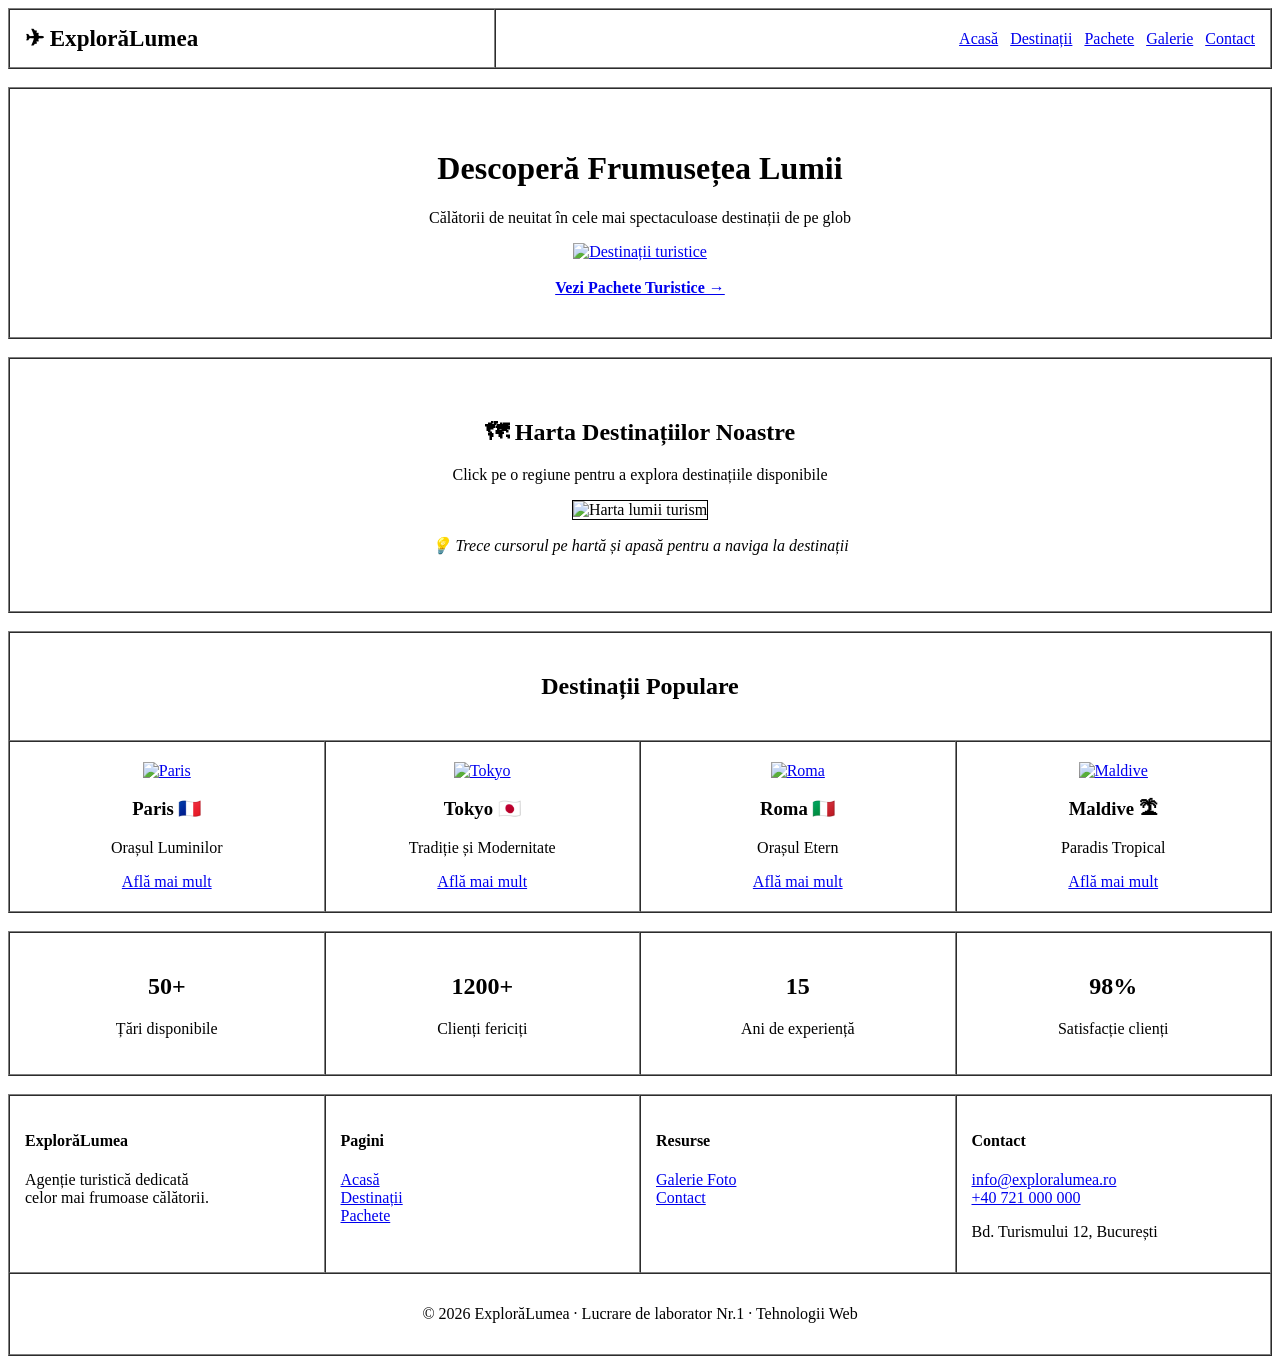
==== index.html @ a7e3dc66 "Add files via upload" ====
<!DOCTYPE html>
<html lang="ro">
<head>
  <meta charset="UTF-8">
  <meta name="viewport" content="width=device-width, initial-scale=1.0">
  <title>Explorează Lumea – Agenție Turistică</title>
</head>
<body>

<!-- HEADER -->
<table width="100%" border="1" cellpadding="15" cellspacing="0">
  <tr>
    <td>
      <b><big><big>✈ ExplorăLumea</big></big></b>
    </td>
    <td align="right">
      <a href="index.html">Acasă</a> &nbsp;
      <a href="destinatii.html">Destinații</a> &nbsp;
      <a href="pachete.html">Pachete</a> &nbsp;
      <a href="galerie.html">Galerie</a> &nbsp;
      <a href="contact.html">Contact</a>
    </td>
  </tr>
</table>

<br>

<!-- HERO -->
<table width="100%" border="1" cellpadding="40" cellspacing="0">
  <tr>
    <td align="center">
      <h1>Descoperă Frumusețea Lumii</h1>
      <p>Călătorii de neuitat în cele mai spectaculoase destinații de pe glob</p>

      <a href="destinatii.html" title="Vezi toate destinațiile">
        <img src="https://images.unsplash.com/photo-1488085061387-422e29b40080?w=750&h=400&fit=crop"
             alt="Destinații turistice"
             width="750" height="400">
      </a>

      <br><br>

      <a href="pachete.html"><b>Vezi Pachete Turistice →</b></a>
    </td>
  </tr>
</table>

<br>

<!-- HARTA -->
<table width="100%" border="1" cellpadding="40" cellspacing="0">
  <tr>
    <td align="center">
      <h2>🗺 Harta Destinațiilor Noastre</h2>
      <p>Click pe o regiune pentru a explora destinațiile disponibile</p>

      <img src="https://images.unsplash.com/photo-1526778548025-fa2f459cd5c1?w=600&h=350&fit=crop"
           alt="Harta lumii turism"
           id="harta-lume"
           usemap="#harta-map"
           width="600" height="350"
           border="1">

      <map name="harta-map">
        <area shape="rect"   coords="50,80,200,200"   href="destinatii.html#europa"  alt="Europa"  title="Explorează Europa">
        <area shape="rect"   coords="210,100,330,220" href="destinatii.html#asia"    alt="Asia"    title="Explorează Asia">
        <area shape="circle" coords="120,270,50"      href="destinatii.html#africa"  alt="Africa"  title="Explorează Africa">
        <area shape="rect"   coords="380,100,530,250" href="destinatii.html#america" alt="America" title="Explorează Americile">
        <area shape="rect"   coords="460,280,600,350" href="destinatii.html#oceania" alt="Oceania" title="Explorează Oceania">
      </map>

      <p><i>💡 Trece cursorul pe hartă și apasă pentru a naviga la destinații</i></p>
    </td>
  </tr>
</table>

<br>

<!-- DESTINAȚII POPULARE -->
<table width="100%" border="1" cellpadding="20" cellspacing="0">
  <tr>
    <td colspan="4" align="center">
      <h2>Destinații Populare</h2>
    </td>
  </tr>
  <tr>

    <!-- Paris -->
    <td align="center" width="25%">
      <a href="destinatii.html#paris">
        <img src="https://images.unsplash.com/photo-1502602898657-3e91760cbb34?w=220&h=140&fit=crop"
             alt="Paris" width="220" height="140">
      </a>
      <br>
      <h3>Paris 🇫🇷</h3>
      <p>Orașul Luminilor</p>
      <a href="destinatii.html#paris">Află mai mult</a>
    </td>

    <!-- Tokyo -->
    <td align="center" width="25%">
      <a href="destinatii.html#tokyo">
        <img src="https://images.unsplash.com/photo-1540959733332-eab4deabeeaf?w=220&h=140&fit=crop"
             alt="Tokyo" width="220" height="140">
      </a>
      <br>
      <h3>Tokyo 🇯🇵</h3>
      <p>Tradiție și Modernitate</p>
      <a href="destinatii.html#tokyo">Află mai mult</a>
    </td>

    <!-- Roma -->
    <td align="center" width="25%">
      <a href="destinatii.html#roma">
        <img src="https://images.unsplash.com/photo-1552832230-c0197dd311b5?w=220&h=140&fit=crop"
             alt="Roma" width="220" height="140">
      </a>
      <br>
      <h3>Roma 🇮🇹</h3>
      <p>Orașul Etern</p>
      <a href="destinatii.html#roma">Află mai mult</a>
    </td>

    <!-- Maldive -->
    <td align="center" width="25%">
      <a href="destinatii.html#maldive">
        <img src="https://images.unsplash.com/photo-1514282401047-d79a71a590e8?w=220&h=140&fit=crop"
             alt="Maldive" width="220" height="140">
      </a>
      <br>
      <h3>Maldive 🏝</h3>
      <p>Paradis Tropical</p>
      <a href="destinatii.html#maldive">Află mai mult</a>
    </td>

  </tr>
</table>

<br>

<!-- STATISTICI -->
<table width="100%" border="1" cellpadding="20" cellspacing="0">
  <tr>
    <td align="center" width="25%">
      <h2>50+</h2>
      <p>Țări disponibile</p>
    </td>
    <td align="center" width="25%">
      <h2>1200+</h2>
      <p>Clienți fericiți</p>
    </td>
    <td align="center" width="25%">
      <h2>15</h2>
      <p>Ani de experiență</p>
    </td>
    <td align="center" width="25%">
      <h2>98%</h2>
      <p>Satisfacție clienți</p>
    </td>
  </tr>
</table>

<br>

<!-- FOOTER -->
<table width="100%" border="1" cellpadding="15" cellspacing="0">
  <tr>
    <td valign="top" width="25%">
      <h4>ExplorăLumea</h4>
      <p>Agenție turistică dedicată<br>celor mai frumoase călătorii.</p>
    </td>
    <td valign="top" width="25%">
      <h4>Pagini</h4>
      <a href="index.html">Acasă</a><br>
      <a href="destinatii.html">Destinații</a><br>
      <a href="pachete.html">Pachete</a>
    </td>
    <td valign="top" width="25%">
      <h4>Resurse</h4>
      <a href="galerie.html">Galerie Foto</a><br>
      <a href="contact.html">Contact</a>
    </td>
    <td valign="top" width="25%">
      <h4>Contact</h4>
      <a href="mailto:info@exploralumea.ro">info@exploralumea.ro</a><br>
      <a href="tel:+40721000000">+40 721 000 000</a><br>
      <p>Bd. Turismului 12, București</p>
    </td>
  </tr>
  <tr>
    <td colspan="4" align="center">
      <p>© 2026 ExplorăLumea · Lucrare de laborator Nr.1 · Tehnologii Web</p>
    </td>
  </tr>
</table>

</body>
</html>
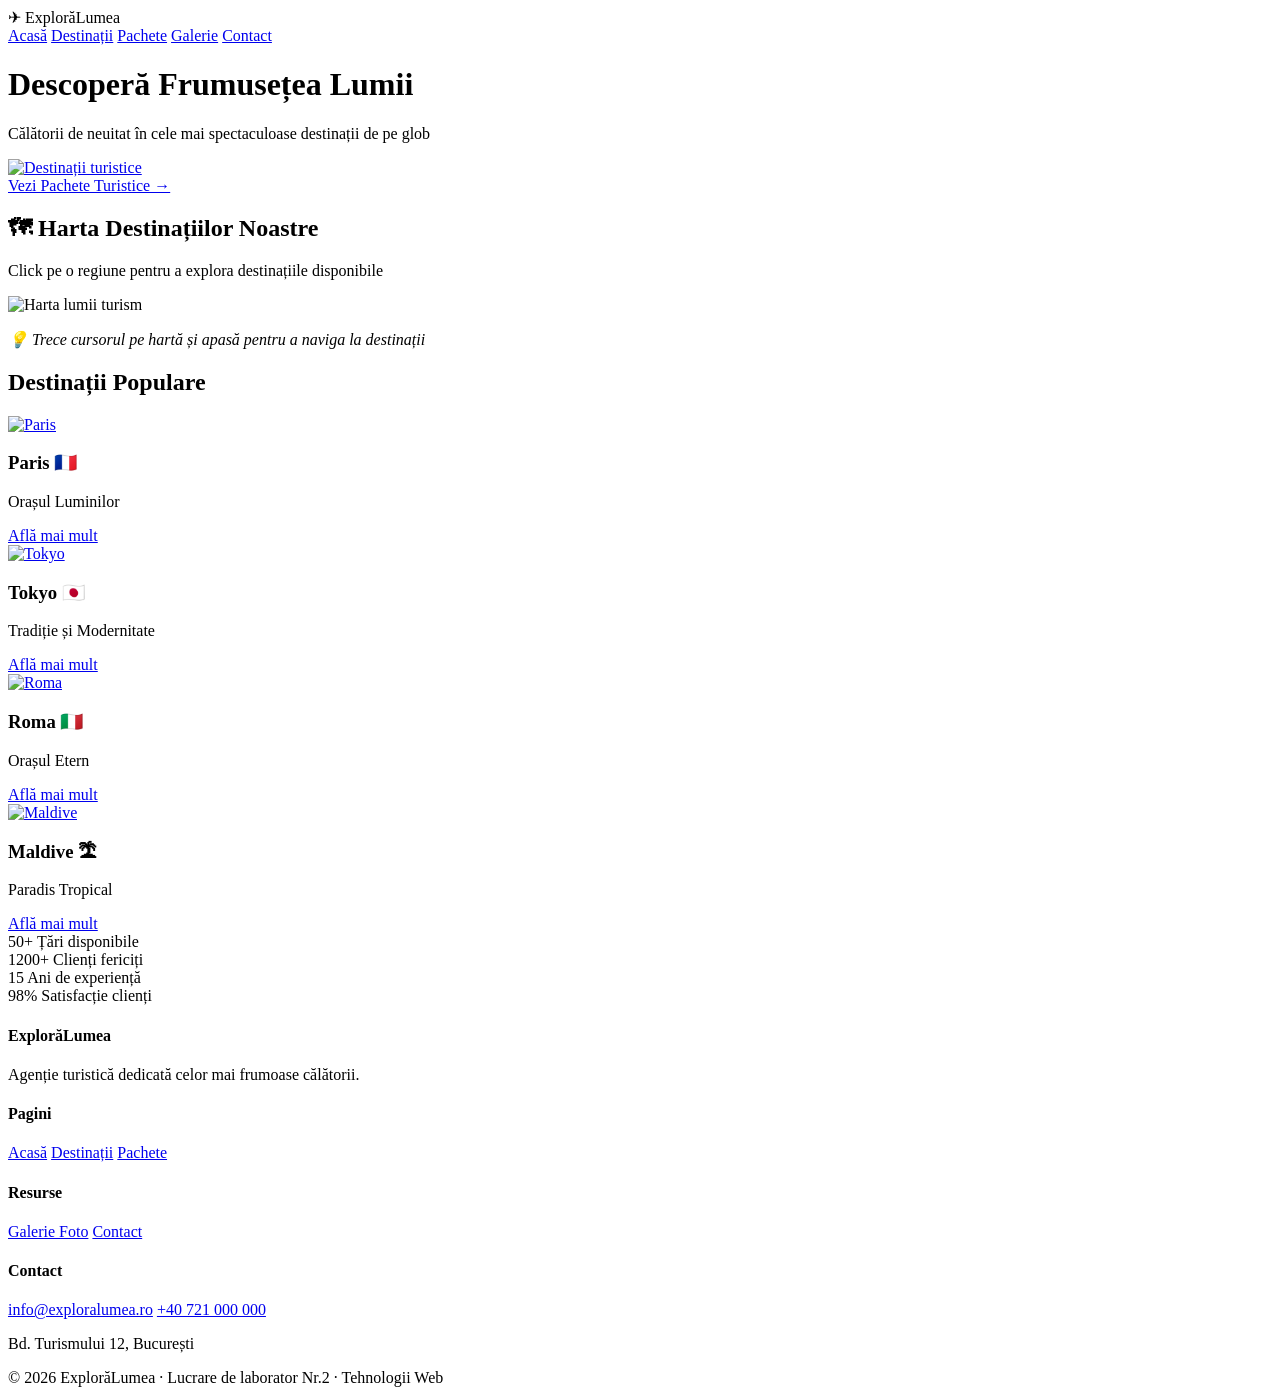
==== commit a93de3b3: "Add files via upload" ====
--- a/index.html
+++ b/index.html
@@ -4,195 +4,155 @@
   <meta charset="UTF-8">
   <meta name="viewport" content="width=device-width, initial-scale=1.0">
   <title>Explorează Lumea – Agenție Turistică</title>
+  <link rel="stylesheet" href="css/style.css">
 </head>
 <body>
 
-<!-- HEADER -->
-<table width="100%" border="1" cellpadding="15" cellspacing="0">
-  <tr>
-    <td>
-      <b><big><big>✈ ExplorăLumea</big></big></b>
-    </td>
-    <td align="right">
-      <a href="index.html">Acasă</a> &nbsp;
-      <a href="destinatii.html">Destinații</a> &nbsp;
-      <a href="pachete.html">Pachete</a> &nbsp;
-      <a href="galerie.html">Galerie</a> &nbsp;
+<!-- ANTET -->
+<div class="antet">
+  <div class="antet-interior">
+    <div class="sigla">✈ ExplorăLumea</div>
+    <nav class="navigatie">
+      <a href="index.html" class="activ">Acasă</a>
+      <a href="destinatii.html">Destinații</a>
+      <a href="pachete.html">Pachete</a>
+      <a href="galerie.html">Galerie</a>
       <a href="contact.html">Contact</a>
-    </td>
-  </tr>
-</table>
+    </nav>
+  </div>
+</div>
 
-<br>
-
-<!-- HERO -->
-<table width="100%" border="1" cellpadding="40" cellspacing="0">
-  <tr>
-    <td align="center">
-      <h1>Descoperă Frumusețea Lumii</h1>
-      <p>Călătorii de neuitat în cele mai spectaculoase destinații de pe glob</p>
-
-      <a href="destinatii.html" title="Vezi toate destinațiile">
-        <img src="https://images.unsplash.com/photo-1488085061387-422e29b40080?w=750&h=400&fit=crop"
-             alt="Destinații turistice"
-             width="750" height="400">
-      </a>
-
-      <br><br>
-
-      <a href="pachete.html"><b>Vezi Pachete Turistice →</b></a>
-    </td>
-  </tr>
-</table>
-
-<br>
+<!-- BANNER -->
+<div class="banner">
+  <div class="banner-interior">
+    <h1>Descoperă Frumusețea Lumii</h1>
+    <p>Călătorii de neuitat în cele mai spectaculoase destinații de pe glob</p>
+    <a href="destinatii.html" title="Vezi toate destinațiile">
+      <img src="https://images.unsplash.com/photo-1488085061387-422e29b40080?w=750&h=400&fit=crop"
+           alt="Destinații turistice" width="750" height="400">
+    </a>
+    <div class="banner-buton">
+      <a href="pachete.html">Vezi Pachete Turistice →</a>
+    </div>
+  </div>
+</div>
 
 <!-- HARTA -->
-<table width="100%" border="1" cellpadding="40" cellspacing="0">
-  <tr>
-    <td align="center">
-      <h2>🗺 Harta Destinațiilor Noastre</h2>
-      <p>Click pe o regiune pentru a explora destinațiile disponibile</p>
-
-      <img src="https://images.unsplash.com/photo-1526778548025-fa2f459cd5c1?w=600&h=350&fit=crop"
-           alt="Harta lumii turism"
-           id="harta-lume"
-           usemap="#harta-map"
-           width="600" height="350"
-           border="1">
-
-      <map name="harta-map">
-        <area shape="rect"   coords="50,80,200,200"   href="destinatii.html#europa"  alt="Europa"  title="Explorează Europa">
-        <area shape="rect"   coords="210,100,330,220" href="destinatii.html#asia"    alt="Asia"    title="Explorează Asia">
-        <area shape="circle" coords="120,270,50"      href="destinatii.html#africa"  alt="Africa"  title="Explorează Africa">
-        <area shape="rect"   coords="380,100,530,250" href="destinatii.html#america" alt="America" title="Explorează Americile">
-        <area shape="rect"   coords="460,280,600,350" href="destinatii.html#oceania" alt="Oceania" title="Explorează Oceania">
-      </map>
-
-      <p><i>💡 Trece cursorul pe hartă și apasă pentru a naviga la destinații</i></p>
-    </td>
-  </tr>
-</table>
-
-<br>
+<div class="sectiune">
+  <div class="sectiune-interior centrat">
+    <h2>🗺 Harta Destinațiilor Noastre</h2>
+    <p>Click pe o regiune pentru a explora destinațiile disponibile</p>
+    <img src="https://images.unsplash.com/photo-1526778548025-fa2f459cd5c1?w=600&h=350&fit=crop"
+         alt="Harta lumii turism" id="harta-lume" usemap="#harta-map"
+         class="harta-img" width="600" height="350">
+    <map name="harta-map">
+      <area shape="rect" coords="0,50,150,230"    href="destinatii.html#america" alt="America" title="Explorează Americile">
+      <area shape="rect" coords="220,60,320,180"  href="destinatii.html#europa"  alt="Europa"  title="Explorează Europa">
+      <area shape="rect" coords="200,180,310,310" href="destinatii.html#africa"  alt="Africa"  title="Explorează Africa">
+      <area shape="rect" coords="320,40,520,230"  href="destinatii.html#asia"    alt="Asia"    title="Explorează Asia">
+      <area shape="rect" coords="460,230,600,310" href="destinatii.html#oceania" alt="Oceania" title="Explorează Oceania">
+    </map>
+    <p><i>💡 Trece cursorul pe hartă și apasă pentru a naviga la destinații</i></p>
+  </div>
+</div>
 
 <!-- DESTINAȚII POPULARE -->
-<table width="100%" border="1" cellpadding="20" cellspacing="0">
-  <tr>
-    <td colspan="4" align="center">
-      <h2>Destinații Populare</h2>
-    </td>
-  </tr>
-  <tr>
+<div class="sectiune">
+  <div class="sectiune-interior">
+    <h2>Destinații Populare</h2>
+    <div class="grila-destinatii">
 
-    <!-- Paris -->
-    <td align="center" width="25%">
-      <a href="destinatii.html#paris">
-        <img src="https://images.unsplash.com/photo-1502602898657-3e91760cbb34?w=220&h=140&fit=crop"
-             alt="Paris" width="220" height="140">
-      </a>
-      <br>
-      <h3>Paris 🇫🇷</h3>
-      <p>Orașul Luminilor</p>
-      <a href="destinatii.html#paris">Află mai mult</a>
-    </td>
+      <div class="card-destinatie">
+        <a href="destinatii.html#europa">
+          <img src="https://images.unsplash.com/photo-1502602898657-3e91760cbb34?w=220&h=140&fit=crop" alt="Paris" width="220" height="140">
+        </a>
+        <h3>Paris 🇫🇷</h3>
+        <p>Orașul Luminilor</p>
+        <a href="destinatii.html#europa">Află mai mult</a>
+      </div>
 
-    <!-- Tokyo -->
-    <td align="center" width="25%">
-      <a href="destinatii.html#tokyo">
-        <img src="https://images.unsplash.com/photo-1540959733332-eab4deabeeaf?w=220&h=140&fit=crop"
-             alt="Tokyo" width="220" height="140">
-      </a>
-      <br>
-      <h3>Tokyo 🇯🇵</h3>
-      <p>Tradiție și Modernitate</p>
-      <a href="destinatii.html#tokyo">Află mai mult</a>
-    </td>
+      <div class="card-destinatie">
+        <a href="destinatii.html#asia">
+          <img src="https://images.unsplash.com/photo-1540959733332-eab4deabeeaf?w=220&h=140&fit=crop" alt="Tokyo" width="220" height="140">
+        </a>
+        <h3>Tokyo 🇯🇵</h3>
+        <p>Tradiție și Modernitate</p>
+        <a href="destinatii.html#asia">Află mai mult</a>
+      </div>
 
-    <!-- Roma -->
-    <td align="center" width="25%">
-      <a href="destinatii.html#roma">
-        <img src="https://images.unsplash.com/photo-1552832230-c0197dd311b5?w=220&h=140&fit=crop"
-             alt="Roma" width="220" height="140">
-      </a>
-      <br>
-      <h3>Roma 🇮🇹</h3>
-      <p>Orașul Etern</p>
-      <a href="destinatii.html#roma">Află mai mult</a>
-    </td>
+      <div class="card-destinatie">
+        <a href="destinatii.html#europa">
+          <img src="https://images.unsplash.com/photo-1552832230-c0197dd311b5?w=220&h=140&fit=crop" alt="Roma" width="220" height="140">
+        </a>
+        <h3>Roma 🇮🇹</h3>
+        <p>Orașul Etern</p>
+        <a href="destinatii.html#europa">Află mai mult</a>
+      </div>
 
-    <!-- Maldive -->
-    <td align="center" width="25%">
-      <a href="destinatii.html#maldive">
-        <img src="https://images.unsplash.com/photo-1514282401047-d79a71a590e8?w=220&h=140&fit=crop"
-             alt="Maldive" width="220" height="140">
-      </a>
-      <br>
-      <h3>Maldive 🏝</h3>
-      <p>Paradis Tropical</p>
-      <a href="destinatii.html#maldive">Află mai mult</a>
-    </td>
+      <div class="card-destinatie">
+        <a href="destinatii.html#america">
+          <img src="https://images.unsplash.com/photo-1514282401047-d79a71a590e8?w=220&h=140&fit=crop" alt="Maldive" width="220" height="140">
+        </a>
+        <h3>Maldive 🏝</h3>
+        <p>Paradis Tropical</p>
+        <a href="destinatii.html#america">Află mai mult</a>
+      </div>
 
-  </tr>
-</table>
-
-<br>
+    </div>
+  </div>
+</div>
 
 <!-- STATISTICI -->
-<table width="100%" border="1" cellpadding="20" cellspacing="0">
-  <tr>
-    <td align="center" width="25%">
-      <h2>50+</h2>
-      <p>Țări disponibile</p>
-    </td>
-    <td align="center" width="25%">
-      <h2>1200+</h2>
-      <p>Clienți fericiți</p>
-    </td>
-    <td align="center" width="25%">
-      <h2>15</h2>
-      <p>Ani de experiență</p>
-    </td>
-    <td align="center" width="25%">
-      <h2>98%</h2>
-      <p>Satisfacție clienți</p>
-    </td>
-  </tr>
-</table>
+<div class="statistici">
+  <div class="statistici-interior">
+    <div class="element-statistica">
+      <span class="numar-statistica">50+</span>
+      <span class="text-statistica">Țări disponibile</span>
+    </div>
+    <div class="element-statistica">
+      <span class="numar-statistica">1200+</span>
+      <span class="text-statistica">Clienți fericiți</span>
+    </div>
+    <div class="element-statistica">
+      <span class="numar-statistica">15</span>
+      <span class="text-statistica">Ani de experiență</span>
+    </div>
+    <div class="element-statistica">
+      <span class="numar-statistica">98%</span>
+      <span class="text-statistica">Satisfacție clienți</span>
+    </div>
+  </div>
+</div>
 
-<br>
-
-<!-- FOOTER -->
-<table width="100%" border="1" cellpadding="15" cellspacing="0">
-  <tr>
-    <td valign="top" width="25%">
+<!-- SUBSOL -->
+<div class="subsol">
+  <div class="subsol-interior">
+    <div class="subsol-coloana">
       <h4>ExplorăLumea</h4>
-      <p>Agenție turistică dedicată<br>celor mai frumoase călătorii.</p>
-    </td>
-    <td valign="top" width="25%">
+      <p>Agenție turistică dedicată celor mai frumoase călătorii.</p>
+    </div>
+    <div class="subsol-coloana">
       <h4>Pagini</h4>
-      <a href="index.html">Acasă</a><br>
-      <a href="destinatii.html">Destinații</a><br>
+      <a href="index.html">Acasă</a>
+      <a href="destinatii.html">Destinații</a>
       <a href="pachete.html">Pachete</a>
-    </td>
-    <td valign="top" width="25%">
+    </div>
+    <div class="subsol-coloana">
       <h4>Resurse</h4>
-      <a href="galerie.html">Galerie Foto</a><br>
+      <a href="galerie.html">Galerie Foto</a>
       <a href="contact.html">Contact</a>
-    </td>
-    <td valign="top" width="25%">
+    </div>
+    <div class="subsol-coloana">
       <h4>Contact</h4>
-      <a href="mailto:info@exploralumea.ro">info@exploralumea.ro</a><br>
-      <a href="tel:+40721000000">+40 721 000 000</a><br>
+      <a href="mailto:info@exploralumea.ro">info@exploralumea.ro</a>
+      <a href="tel:+40721000000">+40 721 000 000</a>
       <p>Bd. Turismului 12, București</p>
-    </td>
-  </tr>
-  <tr>
-    <td colspan="4" align="center">
-      <p>© 2026 ExplorăLumea · Lucrare de laborator Nr.1 · Tehnologii Web</p>
-    </td>
-  </tr>
-</table>
+    </div>
+  </div>
+  <div class="subsol-copyright">
+    © 2026 ExplorăLumea · Lucrare de laborator Nr.2 · Tehnologii Web
+  </div>
+</div>
 
 </body>
-</html>
+</html>
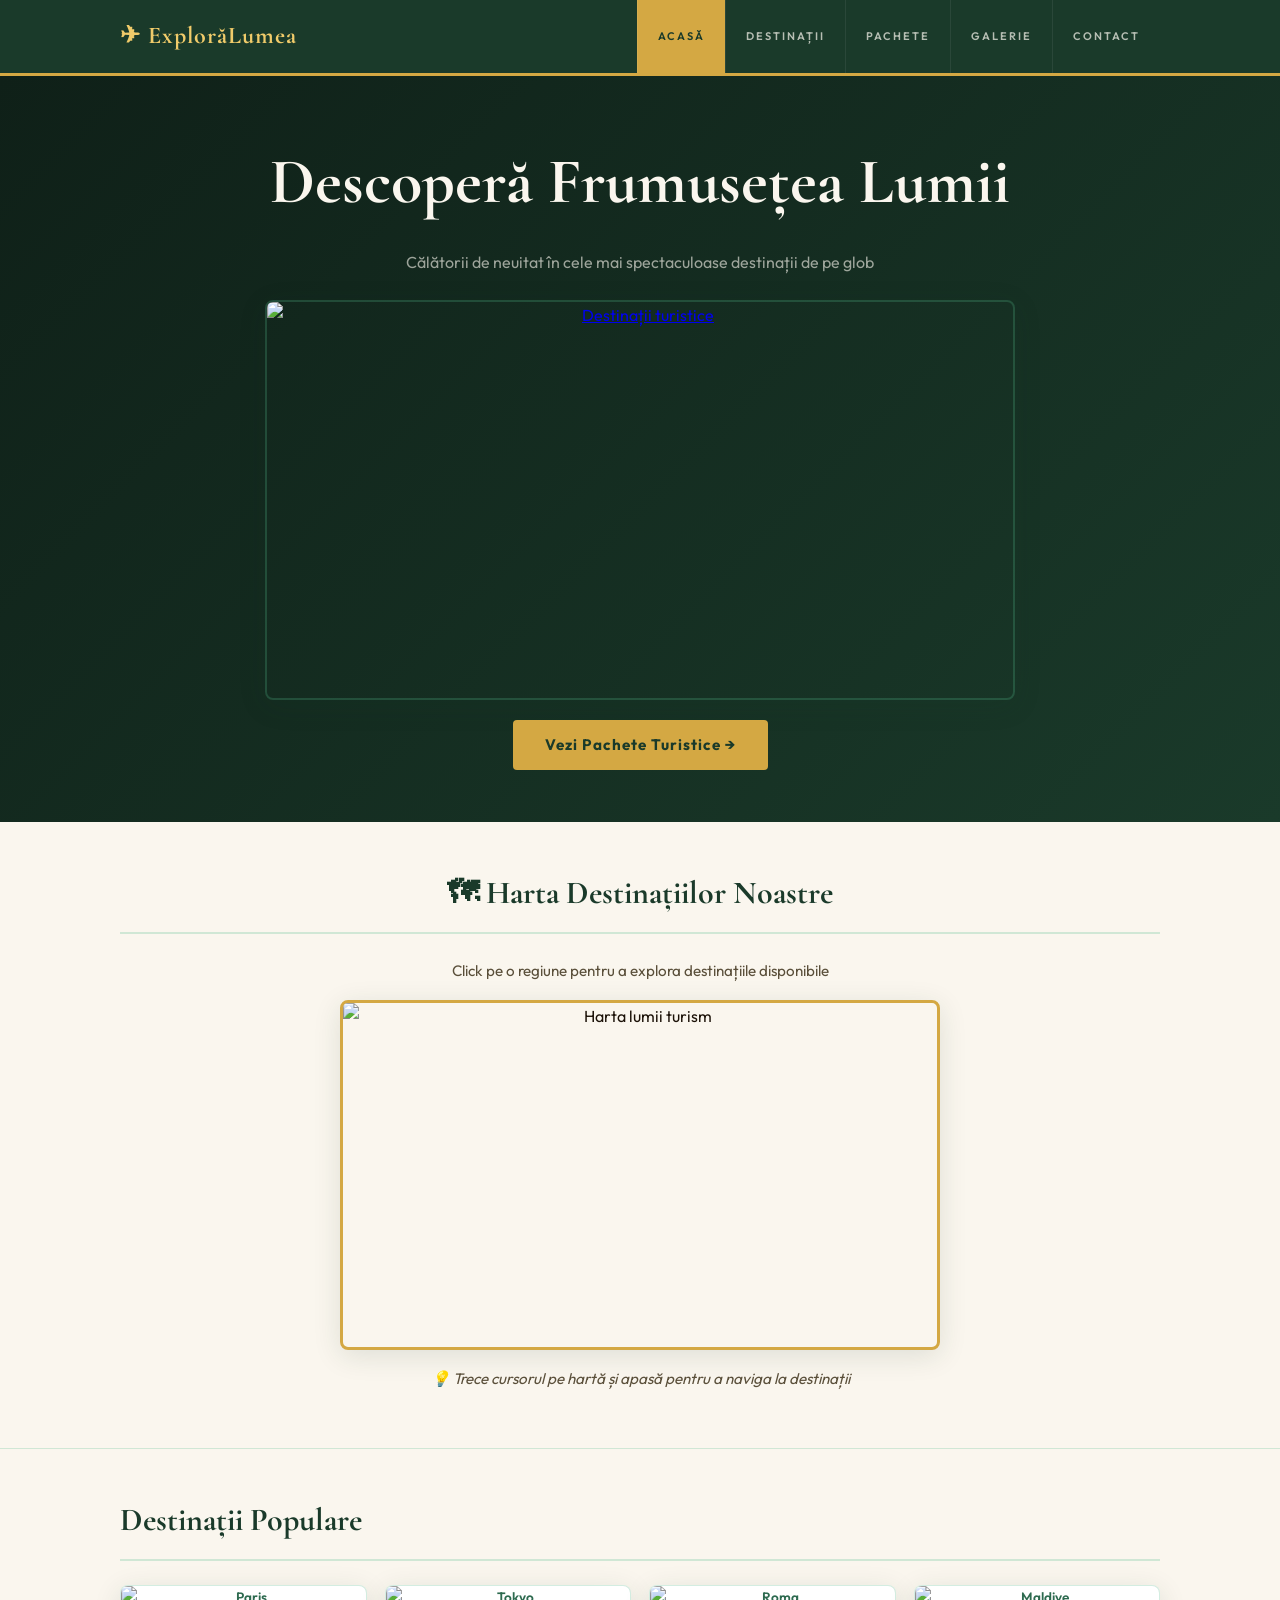
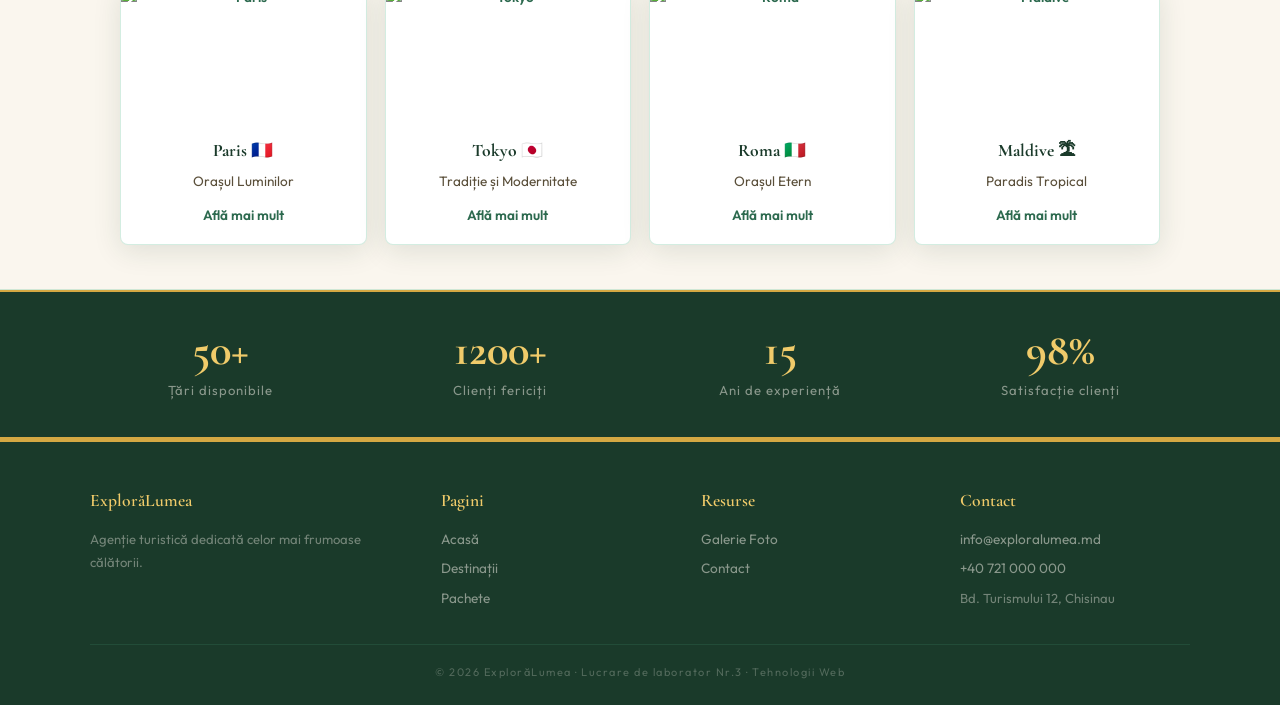
==== commit 1e87b165: "Add files via upload" ====
--- a/index.html
+++ b/index.html
@@ -144,15 +144,18 @@
     </div>
     <div class="subsol-coloana">
       <h4>Contact</h4>
-      <a href="mailto:info@exploralumea.ro">info@exploralumea.ro</a>
+      <a href="mailto:info@exploralumea.md">info@exploralumea.md</a>
       <a href="tel:+40721000000">+40 721 000 000</a>
-      <p>Bd. Turismului 12, București</p>
+      <p>Bd. Turismului 12, Chisinau</p>
     </div>
   </div>
   <div class="subsol-copyright">
-    © 2026 ExplorăLumea · Lucrare de laborator Nr.2 · Tehnologii Web
+    © 2026 ExplorăLumea · Lucrare de laborator Nr.3 · Tehnologii Web
   </div>
 </div>
 
+
+<script src="js/efecte.js"></script>
+
 </body>
 </html>
--- a/css/style.css
+++ b/css/style.css
@@ -0,0 +1,725 @@
+@import url('https://fonts.googleapis.com/css2?family=Cormorant+Garamond:ital,wght@0,300;0,600;0,700;1,300&family=Outfit:wght@300;400;600&display=swap');
+
+/* ── VARIABILE ── */
+:root {
+  --verde-inchis:  #1a3a2a;
+  --verde-mediu:   #2d6a4f;
+  --verde-deschis: #52b788;
+  --auriu:         #d4a843;
+  --auriu-deschis: #f0cb6a;
+  --crem:          #faf6ee;
+  --text:          #1c1208;
+  --text-slab:     #5a4f3a;
+  --bordura:       rgba(82,183,136,0.25);
+  --umbra:         0 6px 28px rgba(26,58,42,0.12);
+}
+
+/* ── RESET ── */
+*, *::before, *::after { margin: 0; padding: 0; box-sizing: border-box; }
+
+body {
+  font-family: 'Outfit', sans-serif;
+  background: var(--crem);
+  color: var(--text);
+  line-height: 1.7;
+}
+
+img { max-width: 100%; display: block; }
+
+/* ══════════════════════════
+   ANTET
+══════════════════════════ */
+.antet {
+  background: var(--verde-inchis);
+  border-bottom: 3px solid var(--auriu);
+  position: sticky;
+  top: 0;
+  z-index: 100;
+}
+.antet-interior {
+  max-width: 1100px;
+  margin: 0 auto;
+  padding: 0 30px;
+  display: flex;
+  align-items: stretch;
+  justify-content: space-between;
+}
+.sigla {
+  font-family: 'Cormorant Garamond', serif;
+  font-size: 1.5rem;
+  font-weight: 700;
+  color: var(--auriu-deschis);
+  padding: 16px 0;
+  letter-spacing: 1px;
+}
+
+/* ── NAVIGATIE + PSEUDO-CLASE ── */
+.navigatie {
+  display: flex;
+  align-items: stretch;
+}
+.navigatie a {
+  color: rgba(250,246,238,0.70);
+  text-decoration: none;
+  font-size: 11px;
+  font-weight: 600;
+  letter-spacing: 2px;
+  text-transform: uppercase;
+  padding: 0 20px;
+  display: flex;
+  align-items: center;
+  border-left: 1px solid rgba(255,255,255,0.07);
+  transition: background 0.22s, color 0.22s;
+}
+.navigatie a:link    { color: rgba(250,246,238,0.70); }
+.navigatie a:visited { color: rgba(250,246,238,0.50); }
+.navigatie a:hover   { background: var(--verde-deschis); color: var(--verde-inchis); }
+.navigatie a:active  { background: var(--auriu); color: var(--verde-inchis); }
+.navigatie a.activ   { background: var(--auriu); color: var(--verde-inchis); }
+
+/* ══════════════════════════
+   BANNER PAGINA
+══════════════════════════ */
+.banner-pagina {
+  background: linear-gradient(135deg, #0f2018 0%, var(--verde-inchis) 60%, #0f2a1a 100%);
+  padding: 52px 30px 44px;
+  text-align: center;
+}
+.banner-pagina h1 {
+  font-family: 'Cormorant Garamond', serif;
+  font-size: clamp(2rem, 5vw, 3.5rem);
+  font-weight: 700;
+  color: var(--crem);
+  margin-bottom: 10px;
+}
+.banner-pagina p {
+  color: rgba(250,246,238,0.60);
+  font-size: 1rem;
+}
+
+/* ══════════════════════════
+   BANNER (index)
+══════════════════════════ */
+.banner {
+  background: linear-gradient(135deg, #0f2018 0%, var(--verde-inchis) 100%);
+  padding: 52px 30px;
+}
+.banner-interior {
+  max-width: 1100px;
+  margin: 0 auto;
+  text-align: center;
+}
+.banner h1 {
+  font-family: 'Cormorant Garamond', serif;
+  font-size: clamp(2.2rem, 5vw, 4rem);
+  font-weight: 700;
+  color: var(--crem);
+  margin-bottom: 12px;
+}
+.banner p {
+  color: rgba(250,246,238,0.60);
+  font-size: 1rem;
+  margin-bottom: 24px;
+}
+.banner img {
+  border-radius: 8px;
+  border: 2px solid var(--bordura);
+  margin: 0 auto 20px;
+  box-shadow: var(--umbra);
+}
+.banner-buton {
+  margin-top: 16px;
+}
+.banner-buton a {
+  display: inline-block;
+  background: var(--auriu);
+  color: var(--verde-inchis);
+  padding: 12px 32px;
+  border-radius: 4px;
+  font-weight: 700;
+  font-size: 0.95rem;
+  text-decoration: none;
+  letter-spacing: 1px;
+  transition: background 0.2s;
+}
+.banner-buton a:hover { background: var(--auriu-deschis); }
+
+/* ══════════════════════════
+   SECTIUNI GENERALE
+══════════════════════════ */
+.sectiune {
+  padding: 44px 0;
+  border-bottom: 1px solid var(--bordura);
+}
+.sectiune-interior {
+  max-width: 1100px;
+  margin: 0 auto;
+  padding: 0 30px;
+}
+
+/* ── ANCORA SCROLL ── */
+#europa, #asia, #america, #africa, #oceania {
+  scroll-margin-top: 70px;
+}
+
+/* ── HARTA ── */
+.sectiune-interior.centrat { text-align: center; }
+.harta-img {
+  display: block;
+  margin: 16px auto;
+  border: 3px solid var(--auriu);
+  border-radius: 8px;
+  box-shadow: var(--umbra);
+  max-width: 100%;
+}
+#harta-lume { cursor: pointer; }
+
+.sectiune h2 {
+  font-family: 'Cormorant Garamond', serif;
+  font-size: 2rem;
+  font-weight: 700;
+  color: var(--verde-inchis);
+  margin-bottom: 24px;
+  padding-bottom: 12px;
+  border-bottom: 2px solid var(--bordura);
+}
+.sectiune p {
+  color: var(--text-slab);
+  font-size: 0.95rem;
+  margin-bottom: 12px;
+}
+
+/* ══════════════════════════
+   GRILA DESTINATII
+══════════════════════════ */
+.grila-destinatii {
+  display: grid;
+  grid-template-columns: repeat(4, 1fr);
+  gap: 18px;
+  margin-top: 10px;
+}
+.card-destinatie {
+  background: #fff;
+  border: 1px solid var(--bordura);
+  border-radius: 8px;
+  overflow: hidden;
+  box-shadow: var(--umbra);
+  text-align: center;
+  padding-bottom: 16px;
+  transition: transform 0.2s, box-shadow 0.2s;
+}
+.card-destinatie:hover {
+  transform: translateY(-5px);
+  box-shadow: 0 16px 44px rgba(26,58,42,0.18);
+}
+.card-destinatie img {
+  width: 100%;
+  height: 140px;
+  object-fit: cover;
+}
+.card-destinatie h3 {
+  font-family: 'Cormorant Garamond', serif;
+  font-size: 1.1rem;
+  color: var(--verde-inchis);
+  margin: 10px 12px 4px;
+}
+.card-destinatie p {
+  font-size: 0.85rem;
+  color: var(--text-slab);
+  margin: 0 12px 8px;
+}
+.card-destinatie a {
+  color: var(--verde-mediu);
+  font-size: 0.85rem;
+  font-weight: 600;
+  text-decoration: none;
+}
+.card-destinatie a:hover { color: var(--auriu); text-decoration: underline; }
+
+/* ══════════════════════════
+   STATISTICI
+══════════════════════════ */
+.statistici {
+  background: var(--verde-inchis);
+  border-top: 2px solid var(--auriu);
+  border-bottom: 2px solid var(--auriu);
+  padding: 36px 30px;
+}
+.statistici-interior {
+  max-width: 1100px;
+  margin: 0 auto;
+  display: grid;
+  grid-template-columns: repeat(4, 1fr);
+  gap: 20px;
+  text-align: center;
+}
+.element-statistica {
+  display: flex;
+  flex-direction: column;
+  align-items: center;
+}
+.numar-statistica {
+  font-family: 'Cormorant Garamond', serif;
+  font-size: 2.8rem;
+  font-weight: 700;
+  color: var(--auriu-deschis);
+  line-height: 1;
+}
+.text-statistica {
+  font-size: 0.82rem;
+  color: rgba(250,246,238,0.50);
+  margin-top: 6px;
+  letter-spacing: 1px;
+}
+
+/* ══════════════════════════
+   TABEL DESTINATII
+══════════════════════════ */
+.tabel-destinatii {
+  border: 1px solid var(--bordura);
+  border-radius: 8px;
+  overflow: hidden;
+  margin-bottom: 10px;
+  box-shadow: var(--umbra);
+}
+.tabel-antet {
+  display: grid;
+  grid-template-columns: 100px 1.5fr 1.5fr 0.8fr 0.8fr 0.8fr 0.8fr;
+  background: var(--verde-inchis);
+  padding: 10px 14px;
+  gap: 10px;
+}
+.tabel-antet span {
+  color: var(--auriu-deschis);
+  font-size: 10px;
+  font-weight: 600;
+  letter-spacing: 2px;
+  text-transform: uppercase;
+}
+.tabel-rand {
+  display: grid;
+  grid-template-columns: 100px 1.5fr 1.5fr 0.8fr 0.8fr 0.8fr 0.8fr;
+  padding: 10px 14px;
+  gap: 10px;
+  align-items: center;
+  border-bottom: 1px solid var(--bordura);
+  background: #fff;
+  transition: background 0.18s;
+}
+.tabel-rand:hover { background: rgba(82,183,136,0.05); }
+.tabel-rand:last-child { border-bottom: none; }
+.tabel-celula {
+  font-size: 0.87rem;
+  color: var(--text-slab);
+}
+.tabel-celula:first-child { color: var(--verde-inchis); font-weight: 600; }
+.tabel-celula img { border-radius: 4px; }
+.tabel-celula small { display: block; font-size: 0.75rem; color: var(--text-slab); }
+.tabel-celula.centrat { text-align: center; }
+
+/* ══════════════════════════
+   ETICHETE STATUS
+══════════════════════════ */
+.eticheta {
+  display: inline-block;
+  padding: 3px 9px;
+  border-radius: 3px;
+  font-size: 10px;
+  font-weight: 700;
+  letter-spacing: 1px;
+  text-transform: uppercase;
+}
+.eticheta-popular  { background: rgba(82,183,136,0.15); color: var(--verde-mediu); }
+.eticheta-premium  { background: rgba(212,168,67,0.15); color: #8a6400; }
+.eticheta-nou      { background: rgba(45,106,79,0.12);  color: var(--verde-inchis); }
+
+/* ── BUTON REZERVA ── */
+.buton-rezerva {
+  display: inline-block;
+  background: var(--verde-mediu);
+  color: #fff;
+  padding: 6px 14px;
+  border-radius: 4px;
+  font-size: 11px;
+  font-weight: 600;
+  letter-spacing: 1px;
+  text-decoration: none;
+  text-transform: uppercase;
+  transition: background 0.18s;
+}
+.buton-rezerva:hover { background: var(--verde-inchis); }
+
+/* ══════════════════════════
+   BANNER PROMOTIE
+══════════════════════════ */
+.banner-promotie {
+  background: var(--verde-inchis);
+  border: 2px solid var(--auriu);
+  border-radius: 8px;
+  padding: 28px;
+  text-align: center;
+}
+.banner-promotie img {
+  margin: 0 auto 16px;
+  border-radius: 6px;
+  width: 100%;
+  max-width: 900px;
+  height: 200px;
+  object-fit: cover;
+}
+.banner-promotie h3 {
+  font-family: 'Cormorant Garamond', serif;
+  font-size: 1.5rem;
+  color: var(--auriu-deschis);
+  margin-bottom: 6px;
+}
+.banner-promotie p { color: rgba(250,246,238,0.55); margin-bottom: 14px; }
+.buton-promo {
+  display: inline-block;
+  background: var(--auriu);
+  color: var(--verde-inchis);
+  padding: 10px 26px;
+  border-radius: 4px;
+  font-weight: 700;
+  font-size: 0.9rem;
+  text-decoration: none;
+  text-transform: uppercase;
+  letter-spacing: 1px;
+  transition: background 0.2s;
+}
+.buton-promo:hover { background: var(--auriu-deschis); }
+
+/* ══════════════════════════
+   GALERIE
+══════════════════════════ */
+.grila-galerie {
+  display: grid;
+  grid-template-columns: repeat(4, 1fr);
+  gap: 12px;
+  margin-top: 16px;
+}
+.element-galerie {
+  position: relative;
+  border-radius: 6px;
+  overflow: hidden;
+  border: 1px solid var(--bordura);
+}
+.element-galerie.inalt { grid-row: span 2; }
+.element-galerie img {
+  width: 100%;
+  height: 200px;
+  object-fit: cover;
+  display: block;
+  transition: transform 0.3s;
+}
+.element-galerie.inalt img { height: 100%; min-height: 414px; }
+.element-galerie:hover img { transform: scale(1.05); }
+.legenda-galerie {
+  position: absolute;
+  bottom: 0; left: 0; right: 0;
+  background: linear-gradient(transparent, rgba(15,32,24,0.88));
+  padding: 22px 12px 10px;
+}
+.legenda-galerie strong {
+  display: block;
+  font-family: 'Cormorant Garamond', serif;
+  font-size: 1rem;
+  color: var(--auriu-deschis);
+}
+.legenda-galerie small {
+  color: rgba(250,246,238,0.50);
+  font-size: 0.75rem;
+}
+
+/* ══════════════════════════
+   PACHETE
+══════════════════════════ */
+.grila-pachete {
+  display: grid;
+  grid-template-columns: repeat(3, 1fr);
+  gap: 22px;
+  margin-bottom: 10px;
+}
+.card-pachet {
+  background: #fff;
+  border: 1px solid var(--bordura);
+  border-radius: 8px;
+  overflow: hidden;
+  box-shadow: var(--umbra);
+  display: flex;
+  flex-direction: column;
+  transition: transform 0.2s;
+}
+.card-pachet:hover { transform: translateY(-4px); }
+.card-pachet img { width: 100%; height: 180px; object-fit: cover; }
+.corp-pachet { padding: 20px; flex: 1; display: flex; flex-direction: column; }
+.eticheta-pachet {
+  display: inline-block;
+  padding: 3px 10px;
+  border-radius: 3px;
+  font-size: 10px;
+  font-weight: 700;
+  letter-spacing: 2px;
+  text-transform: uppercase;
+  margin-bottom: 10px;
+  width: fit-content;
+}
+.eticheta-pachet.bestseller { background: var(--auriu); color: var(--verde-inchis); }
+.eticheta-pachet.premium    { background: var(--verde-inchis); color: var(--auriu-deschis); }
+.eticheta-pachet.nou        { background: var(--verde-deschis); color: var(--verde-inchis); }
+.card-pachet h3 {
+  font-family: 'Cormorant Garamond', serif;
+  font-size: 1.25rem;
+  font-weight: 700;
+  color: var(--verde-inchis);
+  margin-bottom: 8px;
+}
+.card-pachet p { font-size: 0.88rem; color: var(--text-slab); margin-bottom: 14px; }
+.detalii-pachet { margin-bottom: 14px; }
+.rand-pachet {
+  display: flex;
+  justify-content: space-between;
+  padding: 5px 0;
+  border-bottom: 1px solid var(--bordura);
+  font-size: 0.84rem;
+}
+.rand-pachet span:first-child { color: var(--verde-inchis); font-weight: 600; }
+.rand-pachet span:last-child  { color: var(--text-slab); }
+.pret-pachet {
+  font-family: 'Cormorant Garamond', serif;
+  font-size: 1.8rem;
+  font-weight: 700;
+  color: var(--verde-inchis);
+  margin: 10px 0;
+}
+.pret-pachet small { font-size: 0.75rem; color: var(--text-slab); font-family: 'Outfit', sans-serif; font-weight: 400; }
+
+/* ── TABEL COMPARATIV ── */
+.tabel-comparativ {
+  border: 1px solid var(--bordura);
+  border-radius: 8px;
+  overflow: hidden;
+  box-shadow: var(--umbra);
+}
+.tabel-comparativ .tabel-antet {
+  display: grid;
+  grid-template-columns: 2fr 1fr 1fr 1fr;
+  background: var(--verde-inchis);
+  padding: 10px 14px;
+  gap: 10px;
+}
+.tabel-comparativ .tabel-antet span {
+  color: var(--auriu-deschis);
+  font-size: 10px;
+  font-weight: 600;
+  letter-spacing: 2px;
+  text-transform: uppercase;
+  text-align: center;
+}
+.tabel-comparativ .tabel-antet span:first-child { text-align: left; }
+.tabel-comparativ .tabel-rand {
+  display: grid;
+  grid-template-columns: 2fr 1fr 1fr 1fr;
+  padding: 10px 14px;
+  gap: 10px;
+  align-items: center;
+  border-bottom: 1px solid var(--bordura);
+  background: #fff;
+  transition: background 0.18s;
+}
+.tabel-comparativ .tabel-rand:hover { background: rgba(82,183,136,0.05); }
+.tabel-comparativ .tabel-rand:last-child { border-bottom: none; }
+.tabel-comparativ .tabel-celula { font-size: 0.87rem; color: var(--text-slab); }
+.tabel-comparativ .tabel-celula:first-child { color: var(--verde-inchis); font-weight: 600; }
+.tabel-comparativ .tabel-celula.centrat { text-align: center; }
+.tabel-pret .tabel-celula strong {
+  font-family: 'Cormorant Garamond', serif;
+  font-size: 1.2rem;
+  color: var(--verde-inchis);
+}
+
+/* ══════════════════════════
+   CONTACT
+══════════════════════════ */
+.grila-contact {
+  display: grid;
+  grid-template-columns: 1.1fr 0.9fr;
+  gap: 30px;
+}
+.formular-contact h2,
+.info-contact h2 {
+  font-family: 'Cormorant Garamond', serif;
+  font-size: 1.6rem;
+  font-weight: 700;
+  color: var(--verde-inchis);
+  margin-bottom: 20px;
+  padding-bottom: 10px;
+  border-bottom: 2px solid var(--bordura);
+}
+.info-contact h3 {
+  font-family: 'Cormorant Garamond', serif;
+  font-size: 1.2rem;
+  color: var(--verde-inchis);
+  margin: 18px 0 10px;
+}
+.rand-formular {
+  display: grid;
+  grid-template-columns: 1fr 1fr;
+  gap: 16px;
+}
+.grup-formular { margin-bottom: 14px; }
+label {
+  display: block;
+  font-size: 11px;
+  font-weight: 600;
+  letter-spacing: 1.5px;
+  text-transform: uppercase;
+  color: var(--verde-inchis);
+  margin-bottom: 5px;
+}
+input[type=text], input[type=email], input[type=tel],
+input[type=date], select, textarea {
+  width: 100%;
+  padding: 10px 14px;
+  border: 1.5px solid var(--bordura);
+  border-radius: 5px;
+  background: #fff;
+  color: var(--text);
+  font-family: 'Outfit', sans-serif;
+  font-size: 0.92rem;
+  outline: none;
+  transition: border-color 0.2s;
+}
+input:focus, select:focus, textarea:focus {
+  border-color: var(--verde-deschis);
+}
+textarea { resize: vertical; min-height: 110px; }
+.buton-trimite {
+  background: var(--verde-mediu);
+  color: #fff;
+  border: none;
+  padding: 13px 30px;
+  border-radius: 5px;
+  font-family: 'Outfit', sans-serif;
+  font-size: 0.95rem;
+  font-weight: 600;
+  cursor: pointer;
+  letter-spacing: 1px;
+  transition: background 0.2s, transform 0.15s;
+}
+.buton-trimite:hover { background: var(--verde-inchis); transform: translateY(-2px); }
+
+.rand-info {
+  display: flex;
+  gap: 14px;
+  padding: 12px 0;
+  border-bottom: 1px solid var(--bordura);
+  font-size: 0.88rem;
+}
+.icona-info { font-size: 1.2rem; min-width: 28px; }
+.text-info { color: var(--text-slab); }
+.text-info strong {
+  display: block;
+  font-size: 10px;
+  letter-spacing: 2px;
+  text-transform: uppercase;
+  color: var(--verde-deschis);
+  margin-bottom: 3px;
+}
+.text-info a { color: var(--verde-mediu); text-decoration: none; }
+.text-info a:hover { color: var(--auriu); }
+
+.harta-placeholder {
+  background: var(--verde-inchis);
+  border: 1px solid var(--bordura);
+  border-radius: 8px;
+  padding: 28px;
+  text-align: center;
+  margin: 16px 0;
+  display: flex;
+  flex-direction: column;
+  align-items: center;
+  gap: 6px;
+}
+.harta-placeholder strong { color: var(--auriu-deschis); font-family: 'Cormorant Garamond', serif; font-size: 1.1rem; }
+.harta-placeholder small  { color: rgba(250,246,238,0.45); font-size: 0.82rem; }
+
+/* Program lucru */
+.tabel-program {
+  border: 1px solid var(--bordura);
+  border-radius: 6px;
+  overflow: hidden;
+}
+.program-antet {
+  display: grid;
+  grid-template-columns: 1fr 1fr 1fr;
+  background: var(--verde-inchis);
+  padding: 9px 14px;
+}
+.program-antet span {
+  font-size: 10px;
+  font-weight: 600;
+  letter-spacing: 2px;
+  text-transform: uppercase;
+  color: var(--auriu-deschis);
+}
+.program-rand {
+  display: grid;
+  grid-template-columns: 1fr 1fr 1fr;
+  padding: 9px 14px;
+  border-bottom: 1px solid var(--bordura);
+  font-size: 0.86rem;
+  color: var(--text-slab);
+  background: #fff;
+}
+.program-rand:last-child { border-bottom: none; }
+.deschis { color: #2d6a4f !important; font-weight: 600; }
+.inchis  { color: #c0392b !important; font-weight: 600; }
+
+/* ══════════════════════════
+   SUBSOL
+══════════════════════════ */
+.subsol {
+  background: var(--verde-inchis);
+  border-top: 3px solid var(--auriu);
+  padding: 44px 30px 24px;
+}
+.subsol-interior {
+  max-width: 1100px;
+  margin: 0 auto;
+  display: grid;
+  grid-template-columns: 1.4fr 1fr 1fr 1fr;
+  gap: 30px;
+  padding-bottom: 28px;
+  border-bottom: 1px solid rgba(82,183,136,0.15);
+}
+.subsol-coloana h4 {
+  font-family: 'Cormorant Garamond', serif;
+  font-size: 1.1rem;
+  color: var(--auriu-deschis);
+  margin-bottom: 12px;
+  font-weight: 600;
+}
+.subsol-coloana p {
+  color: rgba(250,246,238,0.40);
+  font-size: 0.82rem;
+  line-height: 1.7;
+}
+.subsol-coloana a {
+  color: rgba(250,246,238,0.50);
+  text-decoration: none;
+  display: block;
+  margin-bottom: 6px;
+  font-size: 0.85rem;
+  transition: color 0.18s;
+}
+.subsol-coloana a:hover   { color: var(--auriu); }
+.subsol-coloana a:visited { color: rgba(250,246,238,0.35); }
+.subsol-copyright {
+  max-width: 1100px;
+  margin: 18px auto 0;
+  text-align: center;
+  font-size: 11px;
+  letter-spacing: 1.5px;
+  color: rgba(250,246,238,0.25);
+}
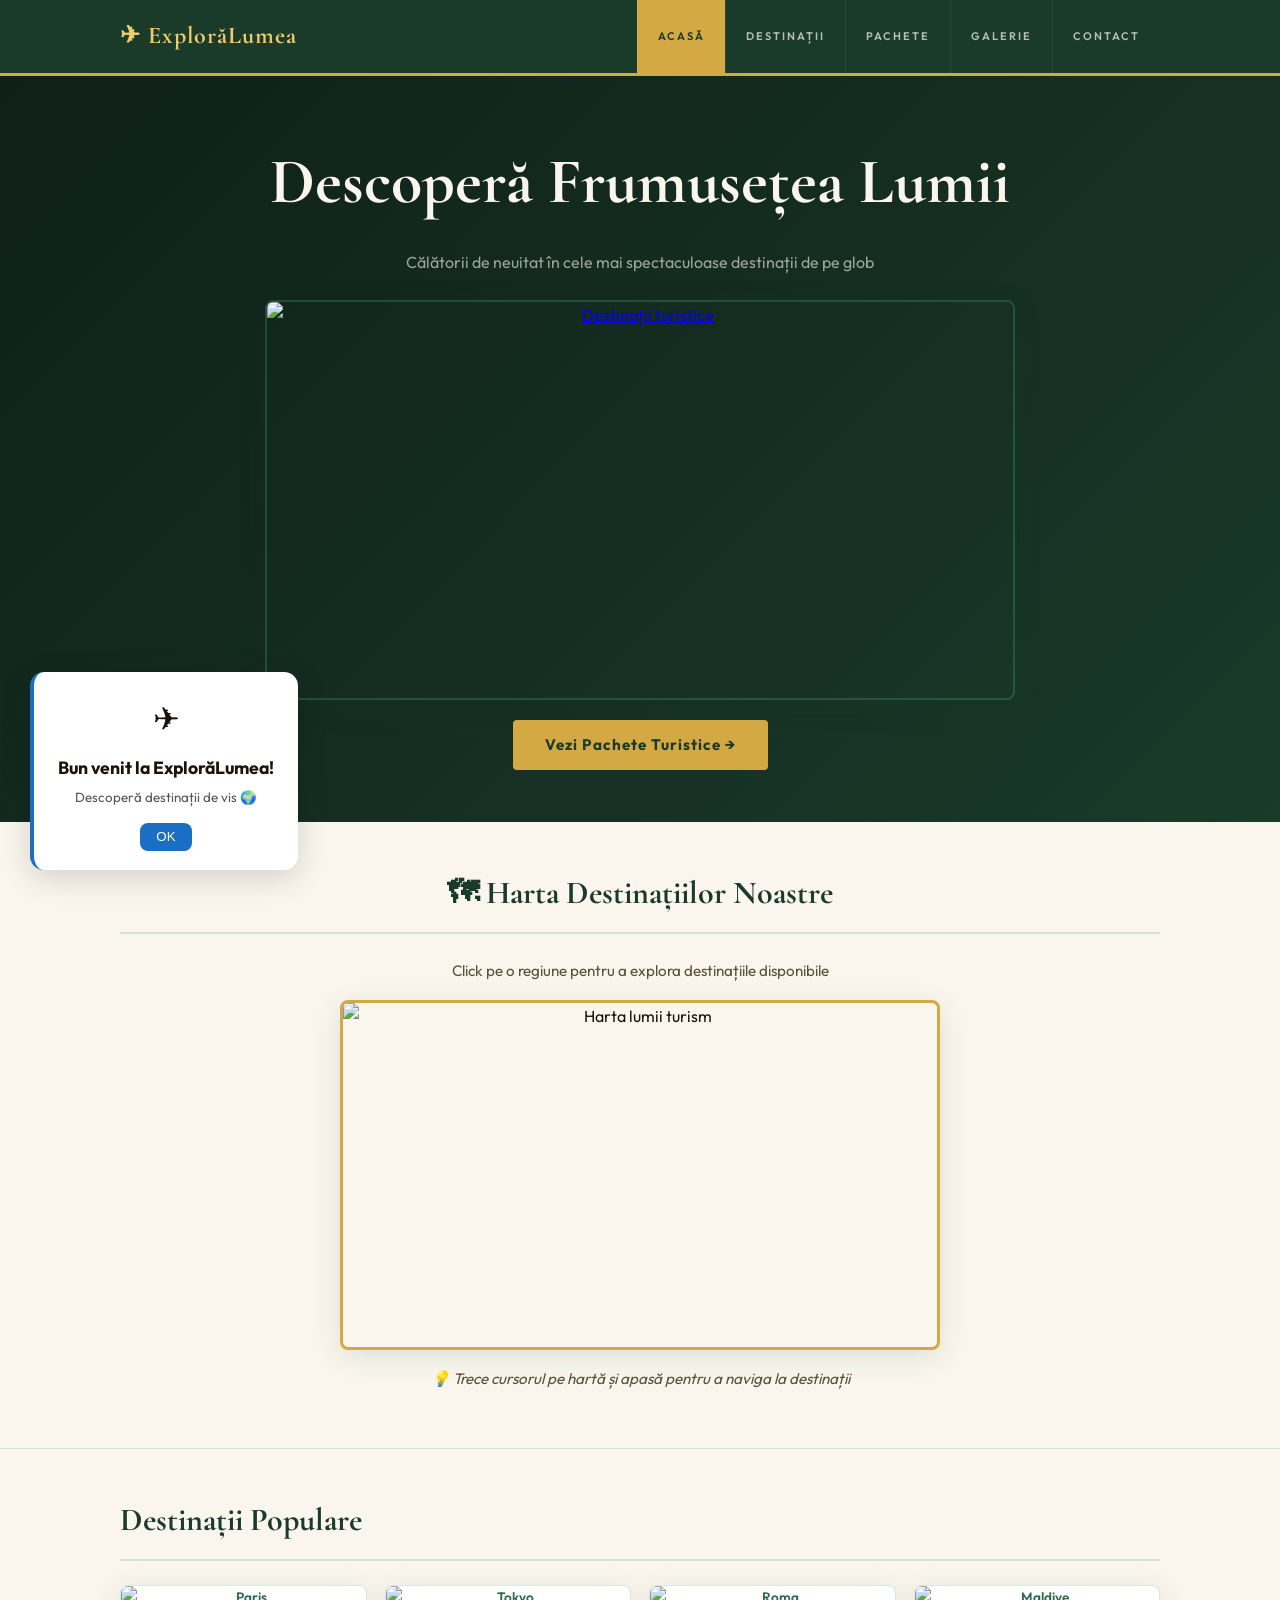
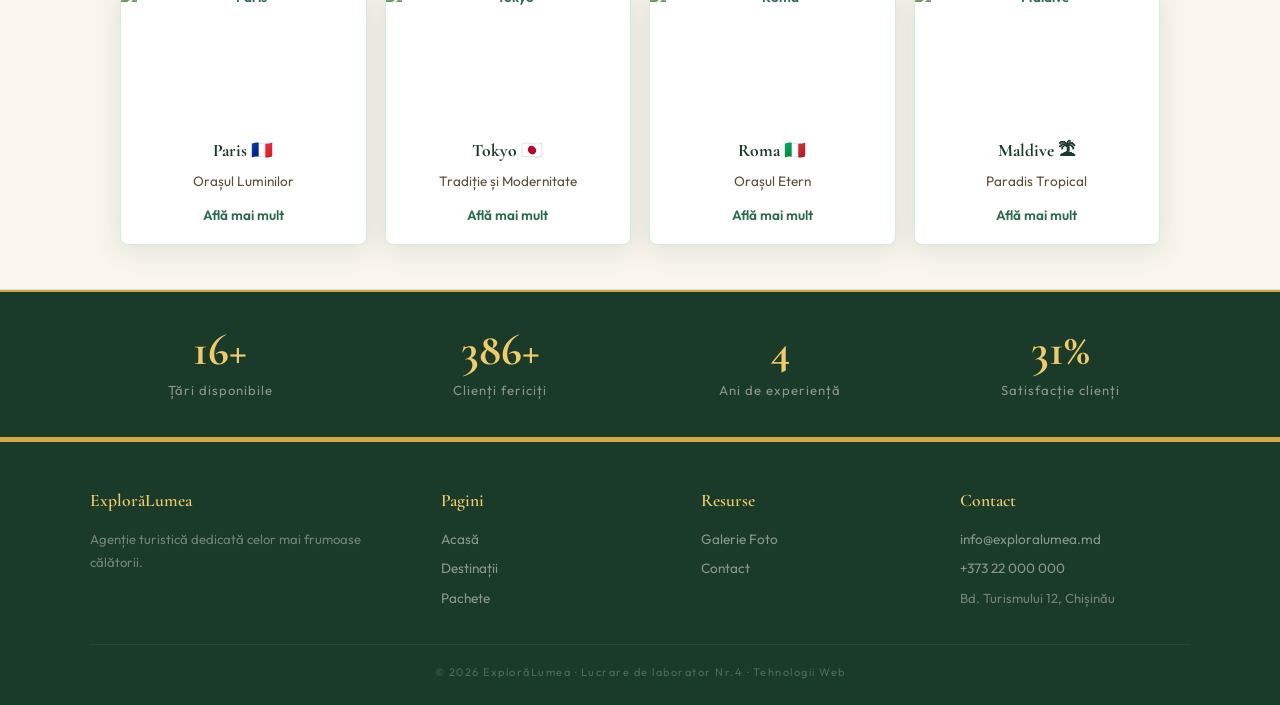
==== commit e450d587: "Add files via upload" ====
--- a/index.html
+++ b/index.html
@@ -1,3 +1,4 @@
+
 <!DOCTYPE html>
 <html lang="ro">
 <head>
@@ -14,10 +15,10 @@
     <div class="sigla">✈ ExplorăLumea</div>
     <nav class="navigatie">
       <a href="index.html" class="activ">Acasă</a>
-      <a href="destinatii.html">Destinații</a>
+      <a href="destinatii.php">Destinații</a>
       <a href="pachete.html">Pachete</a>
       <a href="galerie.html">Galerie</a>
-      <a href="contact.html">Contact</a>
+      <a href="contact.php">Contact</a>
     </nav>
   </div>
 </div>
@@ -27,7 +28,7 @@
   <div class="banner-interior">
     <h1>Descoperă Frumusețea Lumii</h1>
     <p>Călătorii de neuitat în cele mai spectaculoase destinații de pe glob</p>
-    <a href="destinatii.html" title="Vezi toate destinațiile">
+    <a href="destinatii.php" title="Vezi toate destinațiile">
       <img src="https://images.unsplash.com/photo-1488085061387-422e29b40080?w=750&h=400&fit=crop"
            alt="Destinații turistice" width="750" height="400">
     </a>
@@ -46,11 +47,11 @@
          alt="Harta lumii turism" id="harta-lume" usemap="#harta-map"
          class="harta-img" width="600" height="350">
     <map name="harta-map">
-      <area shape="rect" coords="0,50,150,230"    href="destinatii.html#america" alt="America" title="Explorează Americile">
-      <area shape="rect" coords="220,60,320,180"  href="destinatii.html#europa"  alt="Europa"  title="Explorează Europa">
-      <area shape="rect" coords="200,180,310,310" href="destinatii.html#africa"  alt="Africa"  title="Explorează Africa">
-      <area shape="rect" coords="320,40,520,230"  href="destinatii.html#asia"    alt="Asia"    title="Explorează Asia">
-      <area shape="rect" coords="460,230,600,310" href="destinatii.html#oceania" alt="Oceania" title="Explorează Oceania">
+      <area shape="rect" coords="0,50,150,230"    href="destinatii.php#america" alt="America" title="Explorează Americile">
+      <area shape="rect" coords="220,60,320,180"  href="destinatii.php#europa"  alt="Europa"  title="Explorează Europa">
+      <area shape="rect" coords="200,180,310,310" href="destinatii.php#africa"  alt="Africa"  title="Explorează Africa">
+      <area shape="rect" coords="320,40,520,230"  href="destinatii.php#asia"    alt="Asia"    title="Explorează Asia">
+      <area shape="rect" coords="460,230,600,310" href="destinatii.php#oceania" alt="Oceania" title="Explorează Oceania">
     </map>
     <p><i>💡 Trece cursorul pe hartă și apasă pentru a naviga la destinații</i></p>
   </div>
@@ -63,39 +64,39 @@
     <div class="grila-destinatii">
 
       <div class="card-destinatie">
-        <a href="destinatii.html#europa">
+        <a href="destinatii.php#europa">
           <img src="https://images.unsplash.com/photo-1502602898657-3e91760cbb34?w=220&h=140&fit=crop" alt="Paris" width="220" height="140">
         </a>
         <h3>Paris 🇫🇷</h3>
         <p>Orașul Luminilor</p>
-        <a href="destinatii.html#europa">Află mai mult</a>
+        <a href="destinatii.php#europa">Află mai mult</a>
       </div>
 
       <div class="card-destinatie">
-        <a href="destinatii.html#asia">
+        <a href="destinatii.php#asia">
           <img src="https://images.unsplash.com/photo-1540959733332-eab4deabeeaf?w=220&h=140&fit=crop" alt="Tokyo" width="220" height="140">
         </a>
         <h3>Tokyo 🇯🇵</h3>
         <p>Tradiție și Modernitate</p>
-        <a href="destinatii.html#asia">Află mai mult</a>
+        <a href="destinatii.php#asia">Află mai mult</a>
       </div>
 
       <div class="card-destinatie">
-        <a href="destinatii.html#europa">
+        <a href="destinatii.php#europa">
           <img src="https://images.unsplash.com/photo-1552832230-c0197dd311b5?w=220&h=140&fit=crop" alt="Roma" width="220" height="140">
         </a>
         <h3>Roma 🇮🇹</h3>
         <p>Orașul Etern</p>
-        <a href="destinatii.html#europa">Află mai mult</a>
+        <a href="destinatii.php#europa">Află mai mult</a>
       </div>
 
       <div class="card-destinatie">
-        <a href="destinatii.html#america">
+        <a href="destinatii.php">
           <img src="https://images.unsplash.com/photo-1514282401047-d79a71a590e8?w=220&h=140&fit=crop" alt="Maldive" width="220" height="140">
         </a>
         <h3>Maldive 🏝</h3>
         <p>Paradis Tropical</p>
-        <a href="destinatii.html#america">Află mai mult</a>
+        <a href="destinatii.php">Află mai mult</a>
       </div>
 
     </div>
@@ -134,28 +135,26 @@
     <div class="subsol-coloana">
       <h4>Pagini</h4>
       <a href="index.html">Acasă</a>
-      <a href="destinatii.html">Destinații</a>
+      <a href="destinatii.php">Destinații</a>
       <a href="pachete.html">Pachete</a>
     </div>
     <div class="subsol-coloana">
       <h4>Resurse</h4>
       <a href="galerie.html">Galerie Foto</a>
-      <a href="contact.html">Contact</a>
+      <a href="contact.php">Contact</a>
     </div>
     <div class="subsol-coloana">
       <h4>Contact</h4>
       <a href="mailto:info@exploralumea.md">info@exploralumea.md</a>
-      <a href="tel:+40721000000">+40 721 000 000</a>
-      <p>Bd. Turismului 12, Chisinau</p>
+      <a href="tel:+37322000000">+373 22 000 000</a>
+      <p>Bd. Turismului 12, Chișinău</p>
     </div>
   </div>
   <div class="subsol-copyright">
-    © 2026 ExplorăLumea · Lucrare de laborator Nr.3 · Tehnologii Web
+    © 2026 ExplorăLumea · Lucrare de laborator Nr.4 · Tehnologii Web
   </div>
 </div>
 
-
 <script src="js/efecte.js"></script>
-
 </body>
-</html>+</html>
--- a/css/style.css
+++ b/css/style.css
@@ -723,3 +723,82 @@
   letter-spacing: 1.5px;
   color: rgba(250,246,238,0.25);
 }
+.camp-eroare {
+  border: 2px solid #e74c3c !important;
+  background: #fff5f5 !important;
+}
+ 
+/* Câmp valid */
+.camp-valid {
+  border: 2px solid #27ae60 !important;
+  background: #f0fff4 !important;
+}
+ 
+/* Text eroare sub câmp */
+.mesaj-eroare {
+  color: #e74c3c;
+  font-size: 0.78rem;
+  margin-top: 4px;
+  display: block;
+}
+ 
+/* Zona răspuns după submit */
+#raspuns-formular {
+  display: none;
+  margin-top: 2rem;
+  padding: 2rem;
+  border-radius: 12px;
+  background: linear-gradient(135deg, #e8f8f5, #d5f5e3);
+  border: 2px solid #27ae60;
+  text-align: center;
+}
+ 
+#raspuns-formular h3 {
+  color: #1e8449;
+  font-size: 1.4rem;
+  margin-bottom: 0.5rem;
+}
+ 
+/* Rezumat date introduse */
+#raspuns-formular .rezumat {
+  background: white;
+  border-radius: 8px;
+  padding: 1rem;
+  margin-top: 1rem;
+  text-align: left;
+  font-size: 0.9rem;
+  line-height: 1.8;
+}
+ 
+#raspuns-formular .rezumat strong {
+  color: #1a5276;
+}
+ 
+/* Animație spinner pe buton */
+.spinner {
+  display: inline-block;
+  width: 14px;
+  height: 14px;
+  border: 2px solid rgba(255,255,255,0.4);
+  border-top-color: white;
+  border-radius: 50%;
+  animation: rotire 0.7s linear infinite;
+  margin-right: 6px;
+  vertical-align: middle;
+}
+ 
+@keyframes rotire {
+  to { transform: rotate(360deg); }
+}
+ 
+/* Status program (deschis/închis) */
+#status-ora {
+  padding: 0.8rem;
+  border-radius: 8px;
+  font-weight: 600;
+  font-size: 0.85rem;
+  margin-top: 1rem;
+}
+.contor-caractere { color: var(--text-slab); font-size: 0.78rem; display: block; margin-top: 4px; }
+.contor-caractere.aproape { color: #e67e22; }
+.contor-caractere.limita  { color: #e74c3c; font-weight: 600; }
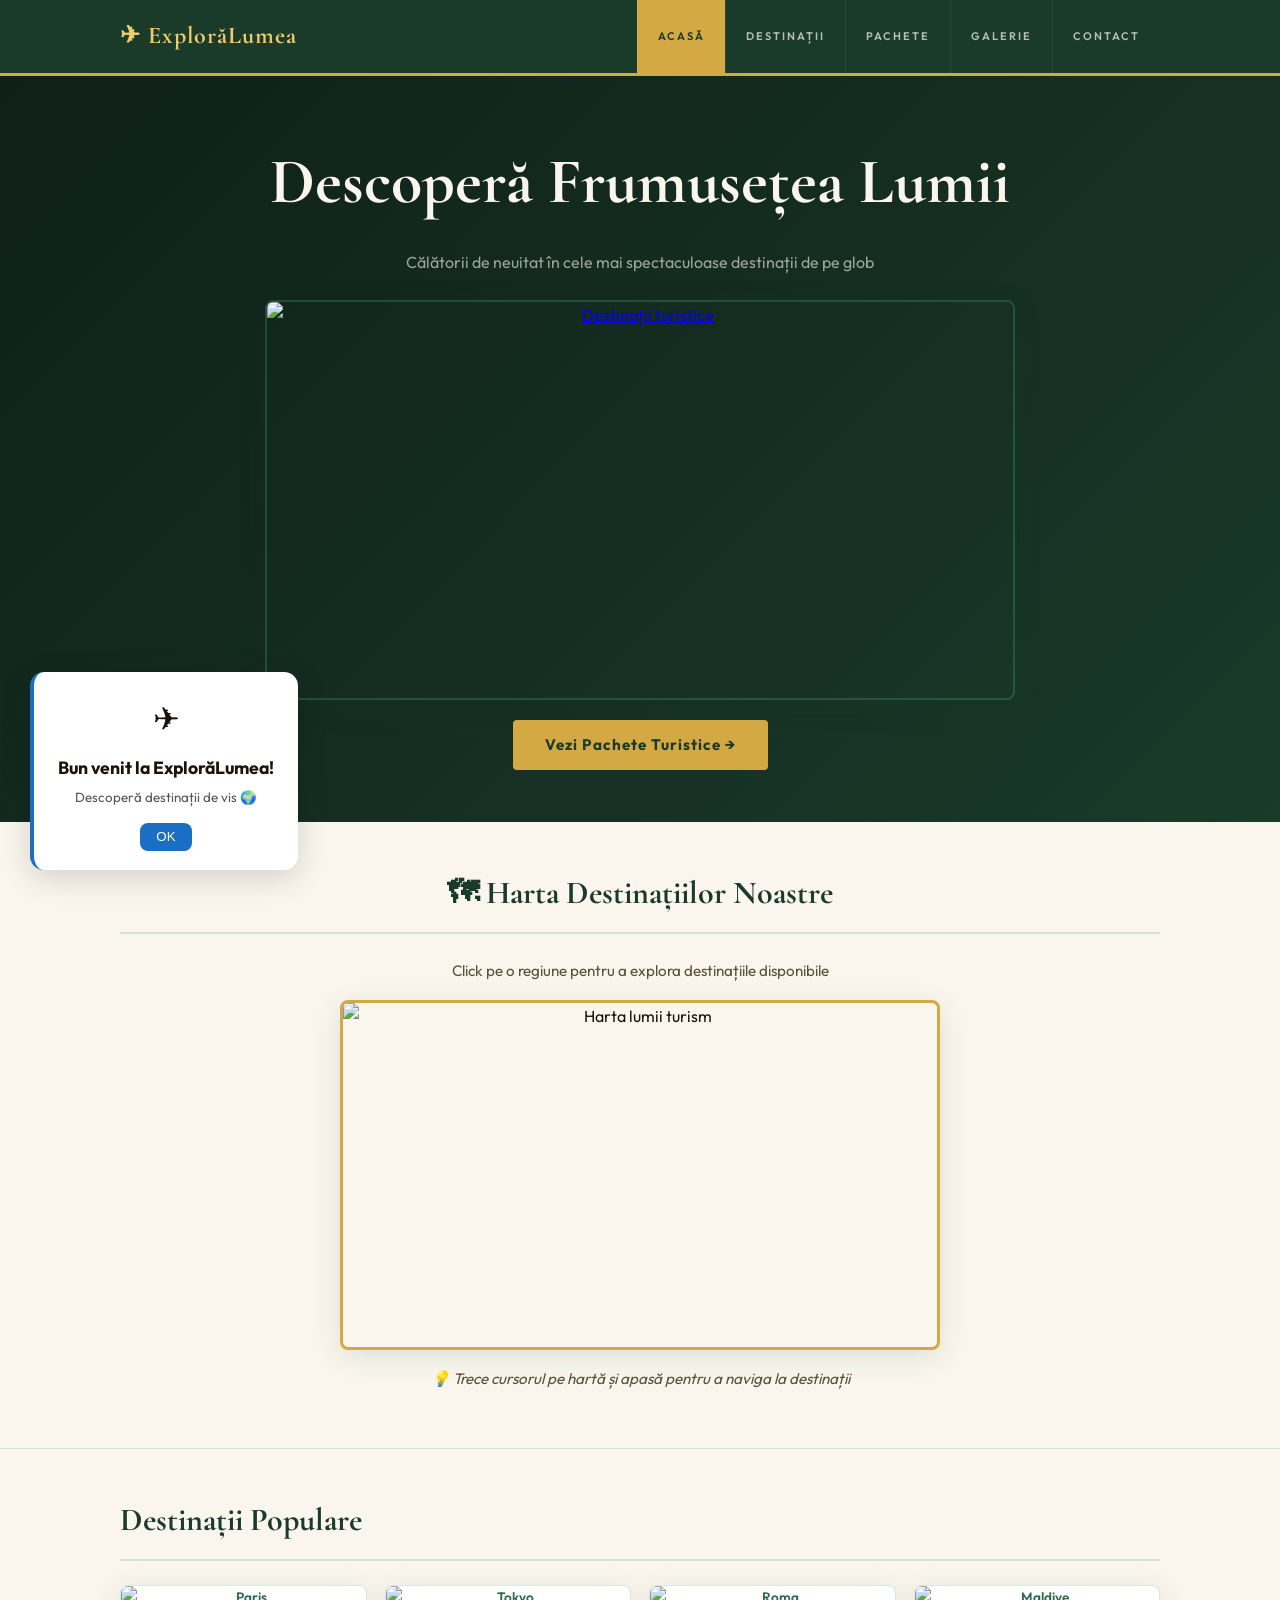
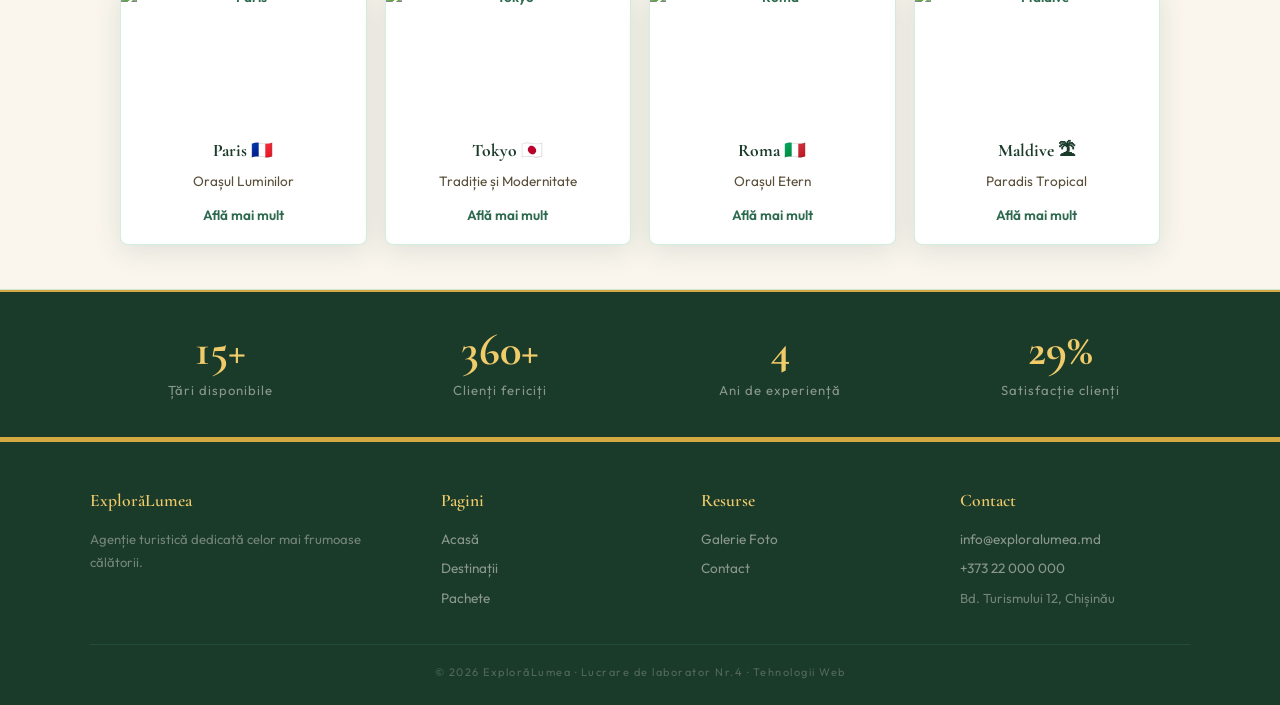
==== commit 0c44e9ac: "Add lab-5" ====
--- a/index.html
+++ b/index.html
@@ -1,160 +1,160 @@
-
-<!DOCTYPE html>
-<html lang="ro">
-<head>
-  <meta charset="UTF-8">
-  <meta name="viewport" content="width=device-width, initial-scale=1.0">
-  <title>Explorează Lumea – Agenție Turistică</title>
-  <link rel="stylesheet" href="css/style.css">
-</head>
-<body>
-
-<!-- ANTET -->
-<div class="antet">
-  <div class="antet-interior">
-    <div class="sigla">✈ ExplorăLumea</div>
-    <nav class="navigatie">
-      <a href="index.html" class="activ">Acasă</a>
-      <a href="destinatii.php">Destinații</a>
-      <a href="pachete.html">Pachete</a>
-      <a href="galerie.html">Galerie</a>
-      <a href="contact.php">Contact</a>
-    </nav>
-  </div>
-</div>
-
-<!-- BANNER -->
-<div class="banner">
-  <div class="banner-interior">
-    <h1>Descoperă Frumusețea Lumii</h1>
-    <p>Călătorii de neuitat în cele mai spectaculoase destinații de pe glob</p>
-    <a href="destinatii.php" title="Vezi toate destinațiile">
-      <img src="https://images.unsplash.com/photo-1488085061387-422e29b40080?w=750&h=400&fit=crop"
-           alt="Destinații turistice" width="750" height="400">
-    </a>
-    <div class="banner-buton">
-      <a href="pachete.html">Vezi Pachete Turistice →</a>
-    </div>
-  </div>
-</div>
-
-<!-- HARTA -->
-<div class="sectiune">
-  <div class="sectiune-interior centrat">
-    <h2>🗺 Harta Destinațiilor Noastre</h2>
-    <p>Click pe o regiune pentru a explora destinațiile disponibile</p>
-    <img src="https://images.unsplash.com/photo-1526778548025-fa2f459cd5c1?w=600&h=350&fit=crop"
-         alt="Harta lumii turism" id="harta-lume" usemap="#harta-map"
-         class="harta-img" width="600" height="350">
-    <map name="harta-map">
-      <area shape="rect" coords="0,50,150,230"    href="destinatii.php#america" alt="America" title="Explorează Americile">
-      <area shape="rect" coords="220,60,320,180"  href="destinatii.php#europa"  alt="Europa"  title="Explorează Europa">
-      <area shape="rect" coords="200,180,310,310" href="destinatii.php#africa"  alt="Africa"  title="Explorează Africa">
-      <area shape="rect" coords="320,40,520,230"  href="destinatii.php#asia"    alt="Asia"    title="Explorează Asia">
-      <area shape="rect" coords="460,230,600,310" href="destinatii.php#oceania" alt="Oceania" title="Explorează Oceania">
-    </map>
-    <p><i>💡 Trece cursorul pe hartă și apasă pentru a naviga la destinații</i></p>
-  </div>
-</div>
-
-<!-- DESTINAȚII POPULARE -->
-<div class="sectiune">
-  <div class="sectiune-interior">
-    <h2>Destinații Populare</h2>
-    <div class="grila-destinatii">
-
-      <div class="card-destinatie">
-        <a href="destinatii.php#europa">
-          <img src="https://images.unsplash.com/photo-1502602898657-3e91760cbb34?w=220&h=140&fit=crop" alt="Paris" width="220" height="140">
-        </a>
-        <h3>Paris 🇫🇷</h3>
-        <p>Orașul Luminilor</p>
-        <a href="destinatii.php#europa">Află mai mult</a>
-      </div>
-
-      <div class="card-destinatie">
-        <a href="destinatii.php#asia">
-          <img src="https://images.unsplash.com/photo-1540959733332-eab4deabeeaf?w=220&h=140&fit=crop" alt="Tokyo" width="220" height="140">
-        </a>
-        <h3>Tokyo 🇯🇵</h3>
-        <p>Tradiție și Modernitate</p>
-        <a href="destinatii.php#asia">Află mai mult</a>
-      </div>
-
-      <div class="card-destinatie">
-        <a href="destinatii.php#europa">
-          <img src="https://images.unsplash.com/photo-1552832230-c0197dd311b5?w=220&h=140&fit=crop" alt="Roma" width="220" height="140">
-        </a>
-        <h3>Roma 🇮🇹</h3>
-        <p>Orașul Etern</p>
-        <a href="destinatii.php#europa">Află mai mult</a>
-      </div>
-
-      <div class="card-destinatie">
-        <a href="destinatii.php">
-          <img src="https://images.unsplash.com/photo-1514282401047-d79a71a590e8?w=220&h=140&fit=crop" alt="Maldive" width="220" height="140">
-        </a>
-        <h3>Maldive 🏝</h3>
-        <p>Paradis Tropical</p>
-        <a href="destinatii.php">Află mai mult</a>
-      </div>
-
-    </div>
-  </div>
-</div>
-
-<!-- STATISTICI -->
-<div class="statistici">
-  <div class="statistici-interior">
-    <div class="element-statistica">
-      <span class="numar-statistica">50+</span>
-      <span class="text-statistica">Țări disponibile</span>
-    </div>
-    <div class="element-statistica">
-      <span class="numar-statistica">1200+</span>
-      <span class="text-statistica">Clienți fericiți</span>
-    </div>
-    <div class="element-statistica">
-      <span class="numar-statistica">15</span>
-      <span class="text-statistica">Ani de experiență</span>
-    </div>
-    <div class="element-statistica">
-      <span class="numar-statistica">98%</span>
-      <span class="text-statistica">Satisfacție clienți</span>
-    </div>
-  </div>
-</div>
-
-<!-- SUBSOL -->
-<div class="subsol">
-  <div class="subsol-interior">
-    <div class="subsol-coloana">
-      <h4>ExplorăLumea</h4>
-      <p>Agenție turistică dedicată celor mai frumoase călătorii.</p>
-    </div>
-    <div class="subsol-coloana">
-      <h4>Pagini</h4>
-      <a href="index.html">Acasă</a>
-      <a href="destinatii.php">Destinații</a>
-      <a href="pachete.html">Pachete</a>
-    </div>
-    <div class="subsol-coloana">
-      <h4>Resurse</h4>
-      <a href="galerie.html">Galerie Foto</a>
-      <a href="contact.php">Contact</a>
-    </div>
-    <div class="subsol-coloana">
-      <h4>Contact</h4>
-      <a href="mailto:info@exploralumea.md">info@exploralumea.md</a>
-      <a href="tel:+37322000000">+373 22 000 000</a>
-      <p>Bd. Turismului 12, Chișinău</p>
-    </div>
-  </div>
-  <div class="subsol-copyright">
-    © 2026 ExplorăLumea · Lucrare de laborator Nr.4 · Tehnologii Web
-  </div>
-</div>
-
-<script src="js/efecte.js"></script>
-</body>
-</html>
+
+<!DOCTYPE html>
+<html lang="ro">
+<head>
+  <meta charset="UTF-8">
+  <meta name="viewport" content="width=device-width, initial-scale=1.0">
+  <title>Explorează Lumea – Agenție Turistică</title>
+  <link rel="stylesheet" href="css/style.css">
+</head>
+<body>
+
+<!-- ANTET -->
+<div class="antet">
+  <div class="antet-interior">
+    <div class="sigla">✈ ExplorăLumea</div>
+    <nav class="navigatie">
+      <a href="index.html" class="activ">Acasă</a>
+      <a href="destinatii.php">Destinații</a>
+      <a href="pachete.html">Pachete</a>
+      <a href="galerie.html">Galerie</a>
+      <a href="contact.php">Contact</a>
+    </nav>
+  </div>
+</div>
+
+<!-- BANNER -->
+<div class="banner">
+  <div class="banner-interior">
+    <h1>Descoperă Frumusețea Lumii</h1>
+    <p>Călătorii de neuitat în cele mai spectaculoase destinații de pe glob</p>
+    <a href="destinatii.php" title="Vezi toate destinațiile">
+      <img src="https://images.unsplash.com/photo-1488085061387-422e29b40080?w=750&h=400&fit=crop"
+           alt="Destinații turistice" width="750" height="400">
+    </a>
+    <div class="banner-buton">
+      <a href="pachete.html">Vezi Pachete Turistice →</a>
+    </div>
+  </div>
+</div>
+
+<!-- HARTA -->
+<div class="sectiune">
+  <div class="sectiune-interior centrat">
+    <h2>🗺 Harta Destinațiilor Noastre</h2>
+    <p>Click pe o regiune pentru a explora destinațiile disponibile</p>
+    <img src="https://images.unsplash.com/photo-1526778548025-fa2f459cd5c1?w=600&h=350&fit=crop"
+         alt="Harta lumii turism" id="harta-lume" usemap="#harta-map"
+         class="harta-img" width="600" height="350">
+    <map name="harta-map">
+      <area shape="rect" coords="0,50,150,230"    href="destinatii.php#america" alt="America" title="Explorează Americile">
+      <area shape="rect" coords="220,60,320,180"  href="destinatii.php#europa"  alt="Europa"  title="Explorează Europa">
+      <area shape="rect" coords="200,180,310,310" href="destinatii.php#africa"  alt="Africa"  title="Explorează Africa">
+      <area shape="rect" coords="320,40,520,230"  href="destinatii.php#asia"    alt="Asia"    title="Explorează Asia">
+      <area shape="rect" coords="460,230,600,310" href="destinatii.php#oceania" alt="Oceania" title="Explorează Oceania">
+    </map>
+    <p><i>💡 Trece cursorul pe hartă și apasă pentru a naviga la destinații</i></p>
+  </div>
+</div>
+
+<!-- DESTINAȚII POPULARE -->
+<div class="sectiune">
+  <div class="sectiune-interior">
+    <h2>Destinații Populare</h2>
+    <div class="grila-destinatii">
+
+      <div class="card-destinatie">
+        <a href="destinatii.php#europa">
+          <img src="https://images.unsplash.com/photo-1502602898657-3e91760cbb34?w=220&h=140&fit=crop" alt="Paris" width="220" height="140">
+        </a>
+        <h3>Paris 🇫🇷</h3>
+        <p>Orașul Luminilor</p>
+        <a href="destinatii.php#europa">Află mai mult</a>
+      </div>
+
+      <div class="card-destinatie">
+        <a href="destinatii.php#asia">
+          <img src="https://images.unsplash.com/photo-1540959733332-eab4deabeeaf?w=220&h=140&fit=crop" alt="Tokyo" width="220" height="140">
+        </a>
+        <h3>Tokyo 🇯🇵</h3>
+        <p>Tradiție și Modernitate</p>
+        <a href="destinatii.php#asia">Află mai mult</a>
+      </div>
+
+      <div class="card-destinatie">
+        <a href="destinatii.php#europa">
+          <img src="https://images.unsplash.com/photo-1552832230-c0197dd311b5?w=220&h=140&fit=crop" alt="Roma" width="220" height="140">
+        </a>
+        <h3>Roma 🇮🇹</h3>
+        <p>Orașul Etern</p>
+        <a href="destinatii.php#europa">Află mai mult</a>
+      </div>
+
+      <div class="card-destinatie">
+        <a href="destinatii.php">
+          <img src="https://images.unsplash.com/photo-1514282401047-d79a71a590e8?w=220&h=140&fit=crop" alt="Maldive" width="220" height="140">
+        </a>
+        <h3>Maldive 🏝</h3>
+        <p>Paradis Tropical</p>
+        <a href="destinatii.php">Află mai mult</a>
+      </div>
+
+    </div>
+  </div>
+</div>
+
+<!-- STATISTICI -->
+<div class="statistici">
+  <div class="statistici-interior">
+    <div class="element-statistica">
+      <span class="numar-statistica">50+</span>
+      <span class="text-statistica">Țări disponibile</span>
+    </div>
+    <div class="element-statistica">
+      <span class="numar-statistica">1200+</span>
+      <span class="text-statistica">Clienți fericiți</span>
+    </div>
+    <div class="element-statistica">
+      <span class="numar-statistica">15</span>
+      <span class="text-statistica">Ani de experiență</span>
+    </div>
+    <div class="element-statistica">
+      <span class="numar-statistica">98%</span>
+      <span class="text-statistica">Satisfacție clienți</span>
+    </div>
+  </div>
+</div>
+
+<!-- SUBSOL -->
+<div class="subsol">
+  <div class="subsol-interior">
+    <div class="subsol-coloana">
+      <h4>ExplorăLumea</h4>
+      <p>Agenție turistică dedicată celor mai frumoase călătorii.</p>
+    </div>
+    <div class="subsol-coloana">
+      <h4>Pagini</h4>
+      <a href="index.html">Acasă</a>
+      <a href="destinatii.php">Destinații</a>
+      <a href="pachete.html">Pachete</a>
+    </div>
+    <div class="subsol-coloana">
+      <h4>Resurse</h4>
+      <a href="galerie.html">Galerie Foto</a>
+      <a href="contact.php">Contact</a>
+    </div>
+    <div class="subsol-coloana">
+      <h4>Contact</h4>
+      <a href="mailto:info@exploralumea.md">info@exploralumea.md</a>
+      <a href="tel:+37322000000">+373 22 000 000</a>
+      <p>Bd. Turismului 12, Chișinău</p>
+    </div>
+  </div>
+  <div class="subsol-copyright">
+    © 2026 ExplorăLumea · Lucrare de laborator Nr.4 · Tehnologii Web
+  </div>
+</div>
+
+<script src="js/efecte.js"></script>
+</body>
+</html>
--- a/css/style.css
+++ b/css/style.css
@@ -71,6 +71,7 @@
   border-left: 1px solid rgba(255,255,255,0.07);
   transition: background 0.22s, color 0.22s;
 }
+
 .navigatie a:link    { color: rgba(250,246,238,0.70); }
 .navigatie a:visited { color: rgba(250,246,238,0.50); }
 .navigatie a:hover   { background: var(--verde-deschis); color: var(--verde-inchis); }
@@ -722,83 +723,4 @@
   font-size: 11px;
   letter-spacing: 1.5px;
   color: rgba(250,246,238,0.25);
-}
-.camp-eroare {
-  border: 2px solid #e74c3c !important;
-  background: #fff5f5 !important;
-}
- 
-/* Câmp valid */
-.camp-valid {
-  border: 2px solid #27ae60 !important;
-  background: #f0fff4 !important;
-}
- 
-/* Text eroare sub câmp */
-.mesaj-eroare {
-  color: #e74c3c;
-  font-size: 0.78rem;
-  margin-top: 4px;
-  display: block;
-}
- 
-/* Zona răspuns după submit */
-#raspuns-formular {
-  display: none;
-  margin-top: 2rem;
-  padding: 2rem;
-  border-radius: 12px;
-  background: linear-gradient(135deg, #e8f8f5, #d5f5e3);
-  border: 2px solid #27ae60;
-  text-align: center;
-}
- 
-#raspuns-formular h3 {
-  color: #1e8449;
-  font-size: 1.4rem;
-  margin-bottom: 0.5rem;
-}
- 
-/* Rezumat date introduse */
-#raspuns-formular .rezumat {
-  background: white;
-  border-radius: 8px;
-  padding: 1rem;
-  margin-top: 1rem;
-  text-align: left;
-  font-size: 0.9rem;
-  line-height: 1.8;
-}
- 
-#raspuns-formular .rezumat strong {
-  color: #1a5276;
-}
- 
-/* Animație spinner pe buton */
-.spinner {
-  display: inline-block;
-  width: 14px;
-  height: 14px;
-  border: 2px solid rgba(255,255,255,0.4);
-  border-top-color: white;
-  border-radius: 50%;
-  animation: rotire 0.7s linear infinite;
-  margin-right: 6px;
-  vertical-align: middle;
-}
- 
-@keyframes rotire {
-  to { transform: rotate(360deg); }
-}
- 
-/* Status program (deschis/închis) */
-#status-ora {
-  padding: 0.8rem;
-  border-radius: 8px;
-  font-weight: 600;
-  font-size: 0.85rem;
-  margin-top: 1rem;
-}
-.contor-caractere { color: var(--text-slab); font-size: 0.78rem; display: block; margin-top: 4px; }
-.contor-caractere.aproape { color: #e67e22; }
-.contor-caractere.limita  { color: #e74c3c; font-weight: 600; }
+}
